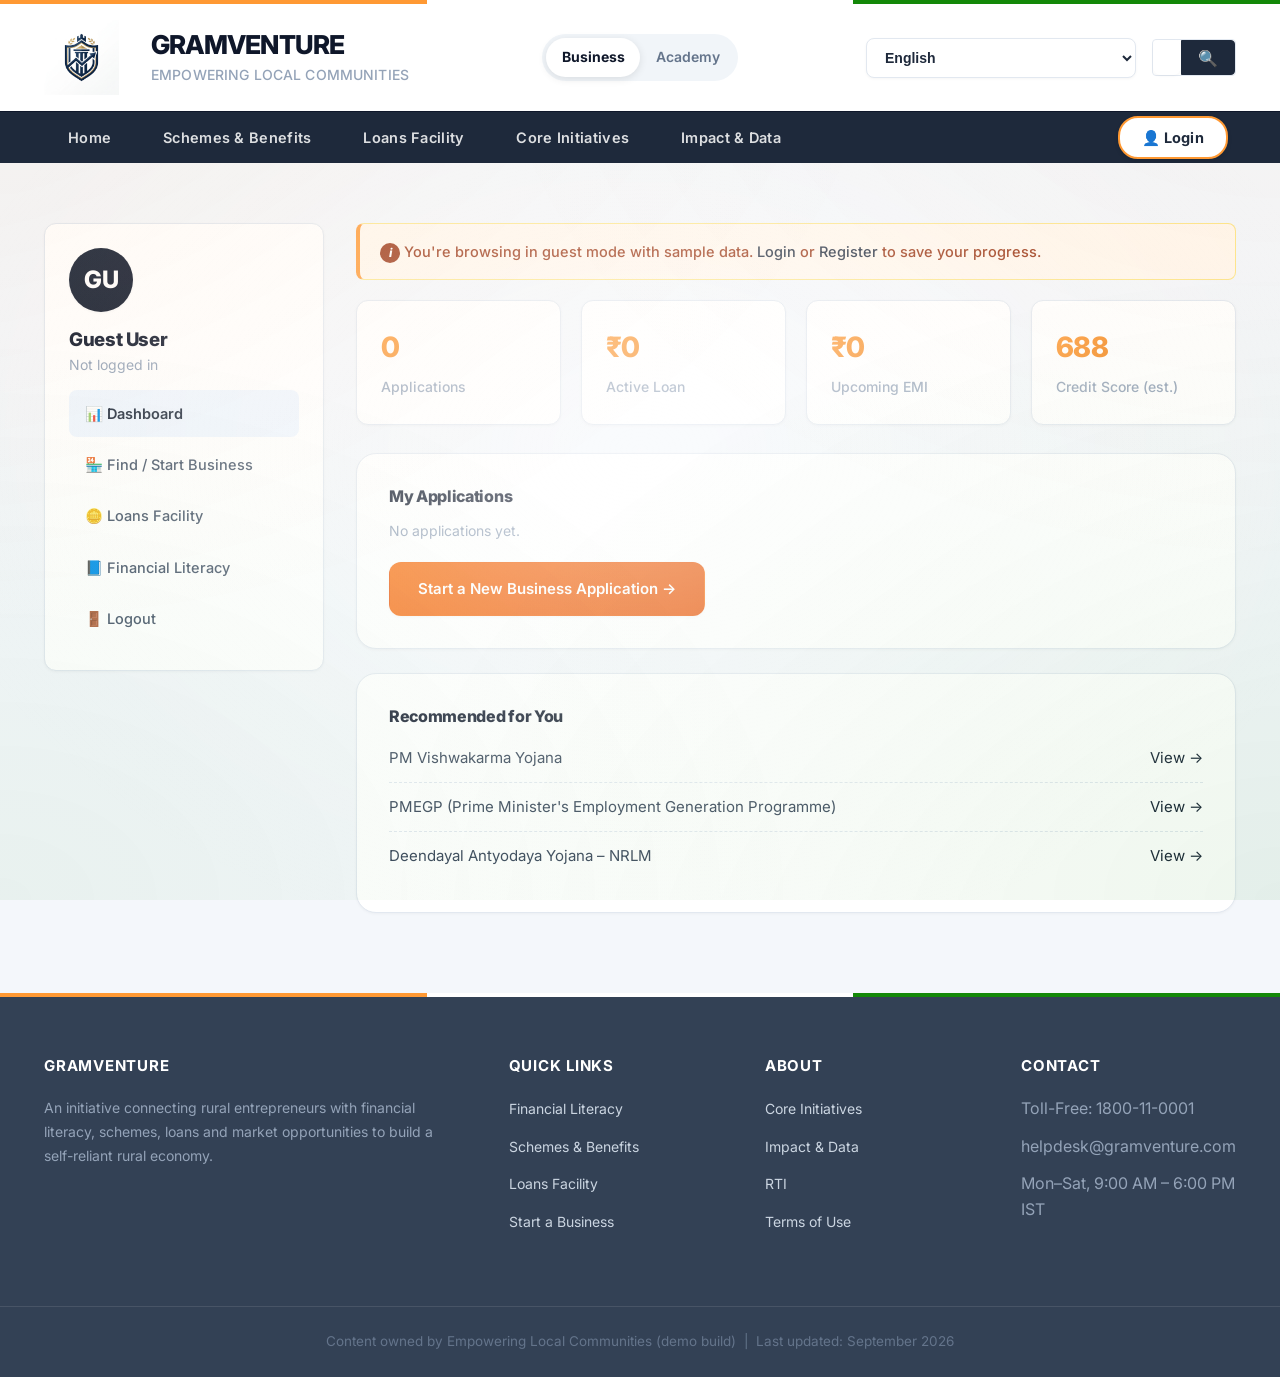
==== dashboard.html @ 8cfb994f "finalproto" ====
<!DOCTYPE html>
<html lang="en">
<head>
<meta charset="UTF-8">
<meta name="viewport" content="width=device-width, initial-scale=1.0">
<title>My Dashboard | Gramventure</title>
<meta name="description" content="Your Gramventure dashboard.">
<link rel="icon" href="assets/img/gramventure_logo.jpg">
<link rel="stylesheet" href="assets/css/style.css">

  <meta name="view-transition" content="same-origin">
</head>
<body>

<a class="skip-link" href="#main">Skip to Main Content</a>

<header class="site-header gov-header">
  <div class="header-row">
    <a class="brand" href="index.html" style="text-decoration:none; display:flex; align-items:center;">
      <img src="assets/img/gramventure_logo.jpg" alt="Gramventure Logo" style="width: 75px; height: 75px; margin-right: 16px; object-fit: contain; mix-blend-mode: multiply;">
      <div class="brand-text">
        <h1 class="gov-title">Gramventure</h1>
        <p class="gov-subtitle">Empowering Local Communities</p>
      </div>
    </a>
    
      <div class="app-switcher" id="mainSwitcher" style="display:inline-flex; background:#f1f5f9; border-radius:24px; padding:4px; align-items:center; ">
        <div class="switcher-bg" style="position:absolute; top:4px; left:4px; bottom:4px; width:94px; background:#fff; border-radius:20px; box-shadow:0 2px 8px rgba(0,0,0,0.1); transition:transform 0.3s cubic-bezier(0.4, 0, 0.2, 1); transform:translateX(0);"></div>
        <a href="index.html" class="switch-btn" style="position:relative; z-index:1; padding:8px 16px; font-size:14px; font-weight:700; color:#0f172a; text-decoration:none; width: 94px; text-align:center; display:inline-block; box-sizing:border-box;">Business</a>
        <a href="financial-literacy.html" class="switch-btn" style="position:relative; z-index:1; padding:8px 16px; font-size:14px; font-weight:600; color:#64748b; text-decoration:none; width: 94px; text-align:center; display:inline-block; box-sizing:border-box;">Academy</a>
      </div>

    <div class="header-actions" style="display: flex; gap: 16px; align-items: center;">
      <select class="lang-select" aria-label="Select language" style="border: 1px solid var(--grey-200); padding: 10px 14px; border-radius: 8px; font-weight: 600; font-size: 14px; background: #fff; cursor: pointer; color: var(--navy); outline: none;">
        <option>English</option><option>हिन्दी</option>
      </select>
      <form class="search-form gov-search" role="search" onsubmit="return false;">
        <label for="siteSearch" class="visually-hidden" style="position:absolute;left:-9999px;">Search</label>
        <input id="siteSearch" type="text" placeholder="Search schemes, loans, businesses, terms...">
        <button type="submit" aria-label="Search">🔍</button>
      </form>
    </div>
  </div>
  <nav class="main-nav gov-nav" aria-label="Primary">
    <div class="container">
      <ul><li><a class="" href="index.html">Home</a></li><li><a class="" href="schemes-benefits.html">Schemes & Benefits</a></li><li><a class="" href="loans-facility.html">Loans Facility</a></li><li><a class="" href="government-initiatives.html">Core Initiatives</a></li><li><a class="" href="impact-data.html">Impact & Data</a></li>
      <li class="login-nav"><a id="loginBtn" href="login.html">👤 Login</a></li>
      </ul>
    </div>
  </nav>
</header>
<main id="main">

<div class="page-body">
  <div class="dash-grid">
    <aside class="dash-side">
      <div class="avatar" id="dashAvatar">RE</div>
      <h3 id="dashName" style="margin-bottom:2px;">Welcome</h3>
      <p class="muted" id="dashEmail" style="margin-top:0;">—</p>
      <nav class="dash-nav" style="margin-top:14px;">
        <a class="active" href="dashboard.html">📊 Dashboard</a>
        <a href="start-business.html">🏪 Find / Start Business</a>
        <a href="loans-facility.html">🪙 Loans Facility</a>
        <a href="financial-literacy.html">📘 Financial Literacy</a>
        <a href="#" id="logoutSide">🚪 Logout</a>
      </nav>
    </aside>
    <div>
      <div id="noUserAlert" class="alert alert-amber" style="display:none;">
        You're browsing in guest mode with sample data. <a href="login.html">Login</a> or <a href="register.html">Register</a> to save your progress.
      </div>

      <div class="kpi-row">
        <div class="kpi"><b id="kpiApps">0</b><span>Applications</span></div>
        <div class="kpi"><b id="kpiLoan">₹0</b><span>Active Loan</span></div>
        <div class="kpi"><b id="kpiEmi">₹0</b><span>Upcoming EMI</span></div>
        <div class="kpi"><b id="kpiScore">720</b><span>Credit Score (est.)</span></div>
      </div>

      <div class="card" id="upcomingEmiCard" style="display:none;">
        <div class="flex-between">
          <h4 style="margin:0;">Upcoming EMI</h4>
          <span class="badge badge-green">Active Loan</span>
        </div>
        <div class="summary-row"><span>Business</span><span id="emiBiz">—</span></div>
        <div class="summary-row"><span>Monthly EMI</span><span id="emiAmt">—</span></div>
        <div class="summary-row"><span>Due Date</span><span id="emiDate">—</span></div>
        <div class="summary-row"><span>Remaining Tenure</span><span id="emiTenure">—</span></div>
        <button class="btn btn-outline btn-sm" style="margin-top:12px;">Pay Now →</button>
      </div>

      <div class="card">
        <h4 style="margin-top:0;">My Applications</h4>
        <div id="applicationsList"><p class="muted">No applications yet.</p></div>
        <a class="btn btn-saffron" style="margin-top:6px;" href="start-business.html">Start a New Business Application →</a>
      </div>

      <div class="card">
        <h4 style="margin-top:0;">Recommended for You</h4>
        <div id="recoList"></div>
      </div>
    </div>
  </div>
</div>

</main>

<footer class="site-footer">
  <div class="footer-grid">
    <div>
      <h4>Gramventure</h4>
      <p>An initiative connecting rural entrepreneurs with financial literacy, schemes, loans and market opportunities to build a self-reliant rural economy.</p>
    </div>
    <div>
      <h4>Quick Links</h4>
      <ul>
        <li><a href="financial-literacy.html">Financial Literacy</a></li>
        <li><a href="schemes-benefits.html">Schemes &amp; Benefits</a></li>
        <li><a href="loans-facility.html">Loans Facility</a></li>
        <li><a href="start-business.html">Start a Business</a></li>
      </ul>
    </div>
    <div>
      <h4>About</h4>
      <ul>
        <li><a href="government-initiatives.html">Core Initiatives</a></li>
        <li><a href="impact-data.html">Impact &amp; Data</a></li>
        <li><a href="#">RTI</a></li>
        <li><a href="#">Terms of Use</a></li>
      </ul>
    </div>
    <div>
      <h4>Contact</h4>
      <ul>
        <li>Toll-Free: 1800-11-0001</li>
        <li>helpdesk@gramventure.com</li>
        <li>Mon–Sat, 9:00 AM – 6:00 PM IST</li>
      </ul>
    </div>
  </div>
  <div class="footer-bottom">
    Content owned by Empowering Local Communities (demo build) &nbsp;|&nbsp; Last updated: September 2026
  </div>
</footer>
<script src="assets/js/data.js"></script>
<script src="assets/js/i18n.js"></script>
<script src="assets/js/main.js"></script>

<script>
document.addEventListener("DOMContentLoaded", ()=>{
  const user = reiGetUser();
  if(!user){
    document.getElementById("noUserAlert").style.display = "block";
    document.getElementById("dashName").textContent = "Guest User";
    document.getElementById("dashEmail").textContent = "Not logged in";
    document.getElementById("dashAvatar").textContent = "GU";
  } else {
    document.getElementById("dashName").textContent = user.name;
    document.getElementById("dashEmail").textContent = user.email || user.phone || "";
    document.getElementById("dashAvatar").textContent = (user.name||"RE").split(" ").map(w=>w[0]).slice(0,2).join("").toUpperCase();
  }

  const app = JSON.parse(localStorage.getItem("reiBusinessApp") || "null");
  if(app){
    document.getElementById("kpiApps").textContent = "1";
    if(app.status === "granted"){
      document.getElementById("kpiLoan").textContent = reiFormatINR(app.loanAmount||0);
      document.getElementById("kpiEmi").textContent = reiFormatINR(Math.round(app.emi||0));
      document.getElementById("upcomingEmiCard").style.display = "block";
      document.getElementById("emiBiz").textContent = app.businessName || "—";
      document.getElementById("emiAmt").textContent = reiFormatINR(Math.round(app.emi||0)) + " / month";
      document.getElementById("emiDate").textContent = "5th of every month";
      document.getElementById("emiTenure").textContent = (app.tenure||0) + " months";
    }
    document.getElementById("applicationsList").innerHTML = `
      <div class="biz-list-item">
        <div>
          <b>${app.businessName || "Business Application"}</b>
          <div class="biz-meta"><span>Project cost: ${reiFormatINR(app.projectCost||0)}</span><span>Location: ${app.location||"—"}</span></div>
        </div>
        <span class="badge ${app.status==='granted' ? 'badge-green' : 'badge-amber'}">${app.status==='granted' ? 'Loan Granted' : 'In Progress'}</span>
      </div>`;
  }

  document.getElementById("recoList").innerHTML = REI_DATA.schemes.slice(0,3).map(s=>`
    <div class="summary-row"><span>${s.name}</span><a href="schemes-benefits.html">View →</a></div>
  `).join("");

  const lo = document.getElementById("logoutSide");
  if(lo) lo.addEventListener("click",(e)=>{ e.preventDefault(); reiLogout(); });
});
</script>

<script src="assets/js/animate-stats.js"></script>
<nav id="mobileBottomNav" class="mobile-nav"><button onclick="window.location.href='dashboard.html'">Dashboard</button><button onclick="window.location.href='start-business.html'">Wizard</button><a href="financial-literacy.html">Courses</a></nav>

<script>
  document.addEventListener('DOMContentLoaded', () => {
    const switcher = document.getElementById('mainSwitcher');
    if (!switcher) return;
    const bg = switcher.querySelector('.switcher-bg');
    const btns = switcher.querySelectorAll('.switch-btn');
    
    btns.forEach((btn, index) => {
      btn.addEventListener('click', (e) => {
        // If it's already active, do nothing
        if (btn.style.color === 'rgb(15, 23, 42)' || btn.style.color === 'rgb(109, 40, 217)' || btn.style.fontWeight === '700') {
           // We are already on this page
        } else {
           e.preventDefault();
           const targetUrl = btn.href;
           
           // Slide the background
           bg.style.transform = index === 0 ? 'translateX(0)' : 'translateX(94px)';
           
           // Update colors immediately for feel
           btns[0].style.color = index === 0 ? '#0f172a' : '#64748b';
           btns[0].style.fontWeight = index === 0 ? '700' : '600';
           
           btns[1].style.color = index === 1 ? '#6d28d9' : '#64748b';
           btns[1].style.fontWeight = index === 1 ? '700' : '600';

           // Wait for slide animation (300ms) then navigate
           setTimeout(() => {
             window.location.href = targetUrl;
           }, 300);
        }
      });
    });
  });
</script>

</body>
</html>
---- assets/css/style.css ----
@import url('https://fonts.googleapis.com/css2?family=Inter:wght@400;500;600;700;800&display=swap');

/* ===================================================================
   Rural Enterprise India — UI Modernization
   Palette: Rich Navy, Vibrant Saffron, Emerald Green, Slate Greys
=================================================================== */

:root {
  --navy: #1e293b;
  --navy-dark: #0f172a;
  --saffron: #f97316;
  --saffron-dark: #ea580c;
  --green: #10b981;
  --green-dark: #059669;
  --ink: #334155;
  --grey-700: #475569;
  --grey-500: #94a3b8;
  --grey-200: #e2e8f0;
  --grey-100: #f8fafc;
  --white: #ffffff;
  
  --amber-bg: #fff7ed;
  --green-bg: #ecfdf5;
  --blue-bg: #eff6ff;
  --pink-bg: #fdf2f8;
  --purple-bg: #f5f3ff;
  
  --radius: 14px;
  --radius-lg: 20px;
  --radius-xl: 24px;
  --shadow-sm: 0 1px 3px rgba(0, 0, 0, 0.04);
  --shadow: 0 4px 6px -1px rgba(0, 0, 0, 0.03), 0 2px 4px -1px rgba(0, 0, 0, 0.02);
  --shadow-lg: 0 10px 15px -3px rgba(0, 0, 0, 0.05), 0 4px 6px -2px rgba(0, 0, 0, 0.03);
  --shadow-hover: 0 20px 25px -5px rgba(0, 0, 0, 0.05), 0 10px 10px -5px rgba(0, 0, 0, 0.02);
  
  --maxw: 1240px;
  font-size: 16px;
}

*, *::before, *::after { box-sizing: border-box; }
html { scroll-behavior: smooth; }
body {
  margin: 0;
  font-family: 'Inter', system-ui, -apple-system, sans-serif;
  color: var(--ink);
  background: #f4f7fb;
  line-height: 1.6;
  -webkit-font-smoothing: antialiased;
}
img { max-width: 100%; display: block; }
a { color: var(--navy); text-decoration: none; transition: color 0.2s ease; }
a:hover { color: var(--saffron); }
h1, h2, h3, h4 { font-family: 'Inter', sans-serif; margin: 0 0 .5em; color: var(--navy-dark); line-height: 1.25; font-weight: 800; letter-spacing: -0.02em; }
button { font-family: inherit; }
ul { margin: 0; padding: 0; }
.container { max-width: var(--maxw); margin: 0 auto; padding: 0 24px; }

:focus-visible { outline: none; box-shadow: 0 0 0 3px rgba(59, 130, 246, 0.3); border-radius: 4px; }

/* ---------- Skip link ---------- */
.skip-link {
  position: absolute; left: -999px; top: 0; background: var(--navy); color: #fff;
  padding: 12px 20px; z-index: 1000; border-radius: 0 0 8px 0; font-weight: 600;
  box-shadow: var(--shadow-lg); transition: left 0.3s ease;
}
.skip-link:focus { left: 0; }

/* ---------- Tricolor bar ---------- */
.tricolor-bar { height: 6px; display: flex; }
.tricolor-bar span { flex: 1; }
.tricolor-bar .saffron { background: var(--saffron); }
.tricolor-bar .white { background: #fff; }
.tricolor-bar .green { background: var(--green); }

/* ---------- Top utility bar ---------- */
.topbar {
  background: var(--white); border-bottom: 1px solid var(--grey-200);
  font-size: 13px; color: var(--grey-700); font-weight: 500;
}
.topbar .container { display: flex; align-items: center; justify-content: space-between; height: 44px; }
.topbar-left { display: flex; align-items: center; gap: 12px; }
.emblem { width: 22px; height: 22px; filter: drop-shadow(0 1px 1px rgba(0,0,0,0.1)); }
.topbar-right { display: flex; align-items: center; gap: 16px; }
.topbar-right a { color: var(--grey-700); transition: color 0.2s; }
.topbar-right a:hover { color: var(--navy); }
.text-size button { background: var(--grey-100); border: 1px solid var(--grey-200); border-radius: 4px; padding: 2px 8px; margin-left: 4px; cursor: pointer; color: var(--grey-700); transition: all 0.2s; font-weight: 600; }
.text-size button:hover { background: var(--grey-200); color: var(--navy); }
.lang-select { border: 1px solid var(--grey-200); border-radius: 6px; padding: 4px 10px; background: #fff; color: var(--grey-700); font-size: 13px; font-weight: 500; outline: none; cursor: pointer; transition: border-color 0.2s; }
.lang-select:hover { border-color: var(--grey-500); }
.icon-btn { width: 30px; height: 30px; border-radius: 50%; border: 1px solid var(--grey-200); display: inline-flex; align-items: center; justify-content: center; background: #fff; cursor: pointer; color: var(--grey-700); transition: all 0.2s; }
.icon-btn:hover { background: var(--grey-100); color: var(--navy); transform: scale(1.05); }

/* ---------- Header ---------- */
.site-header { background: rgba(255, 255, 255, 0.85); backdrop-filter: blur(16px); -webkit-backdrop-filter: blur(16px); border-bottom: 1px solid rgba(226, 232, 240, 0.6); position: sticky; top: 0; z-index: 100; box-shadow: 0 4px 6px -1px rgba(0,0,0,0.02); }
.header-row { display: flex; align-items: center; justify-content: space-between; padding: 16px 24px; gap: 24px; flex-wrap: wrap; }
.brand { display: flex; align-items: center; gap: 16px; transition: transform 0.2s ease; }
.brand:hover { transform: translateY(-1px); }
.brand-mark { width: 56px; height: 56px; border-radius: 16px; background: linear-gradient(135deg, var(--white), var(--grey-100)); display: flex; align-items: center; justify-content: center; border: 1px solid var(--grey-200); flex-shrink: 0; box-shadow: var(--shadow-sm); font-size: 26px; }
.brand-text h1 { font-size: 26px; margin: 0; color: var(--navy-dark); font-weight: 800; letter-spacing: -0.03em; }
.brand-text p { margin: 2px 0 0; font-size: 14px; color: var(--grey-500); font-weight: 500; letter-spacing: 0.01em; }
.brand-links { font-size: 12px; color: var(--grey-500); margin-top: 4px; font-weight: 600; text-transform: uppercase; letter-spacing: 0.05em; }
.brand-links span { margin-right: 8px; }

.search-form { flex: 1; max-width: 480px; display: flex; box-shadow: var(--shadow-sm); border-radius: 8px; transition: box-shadow 0.2s ease; }
.search-form:focus-within { box-shadow: var(--shadow); }
.search-form input {
  flex: 1; border: 1px solid var(--grey-200); border-right: none; border-radius: 8px 0 0 8px;
  padding: 12px 18px; font-size: 14.5px; background: var(--grey-100); transition: background 0.2s; outline: none;
}
.search-form input:focus { background: #fff; }
.search-form button {
  border: 1px solid var(--navy); background: var(--navy); color: #fff; padding: 0 22px;
  border-radius: 0 8px 8px 0; cursor: pointer; transition: background 0.2s; font-size: 16px;
}
.search-form button:hover { background: var(--navy-dark); }

.header-actions { position: relative; }
.login-btn {
  background: linear-gradient(135deg, var(--navy), var(--navy-dark)); color: #fff; border: none; padding: 12px 24px; border-radius: 8px;
  font-size: 14.5px; font-weight: 600; cursor: pointer; display: flex; align-items: center; gap: 10px; box-shadow: var(--shadow);
  transition: all 0.2s ease;
}
.login-btn:hover { box-shadow: var(--shadow-lg); transform: translateY(-1px); }
.account-menu {
  position: absolute; right: 0; top: calc(100% + 12px); background: #fff; border: 1px solid var(--grey-200);
  border-radius: var(--radius); box-shadow: var(--shadow-lg); min-width: 240px; padding: 8px; display: none; z-index: 100;
  transform-origin: top right; animation: menuIn 0.2s cubic-bezier(0.16, 1, 0.3, 1);
}
@keyframes menuIn { from { opacity: 0; transform: scale(0.95); } to { opacity: 1; transform: scale(1); } }
.account-menu.open { display: block; }
.account-menu a {
  display: flex; align-items: center; justify-content: space-between; gap: 10px; padding: 12px 16px;
  border-radius: 6px; color: var(--ink); font-size: 14px; font-weight: 500; transition: background 0.2s;
}
.account-menu a:hover { background: var(--grey-100); color: var(--navy); padding-left: 20px; }
.account-menu hr { border: none; border-top: 1px solid var(--grey-200); margin: 8px 6px; }

/* ---------- Nav ---------- */
.main-nav { background: var(--white); border-top: 1px solid var(--grey-200); }
.main-nav ul { display: flex; list-style: none; overflow-x: auto; scrollbar-width: none; }
.main-nav ul::-webkit-scrollbar { display: none; }
.main-nav li { position: relative; }
.main-nav a {
  display: block; color: var(--grey-700); padding: 16px 20px; font-size: 14.5px; font-weight: 600;
  transition: all 0.2s ease; position: relative; border-radius: 8px; margin: 0 4px;
}
.main-nav a:hover { color: var(--navy); background: rgba(0,0,0,0.03); }
.main-nav a.active { color: var(--navy-dark); font-weight: 700; }
.main-nav a.active::after { content: ''; position: absolute; bottom: 4px; left: 50%; transform: translateX(-50%); width: 24px; height: 3px; background: var(--saffron); border-radius: 3px; }

/* ---------- Buttons ---------- */
.btn {
  display: inline-flex; align-items: center; justify-content: center; gap: 8px; border-radius: 12px; padding: 14px 28px;
  font-size: 15px; font-weight: 600; cursor: pointer; border: 1px solid transparent; transition: all 0.2s cubic-bezier(0.4, 0, 0.2, 1);
  box-shadow: var(--shadow-sm);
}
.btn-primary { background: linear-gradient(135deg, #3b82f6, #4f46e5); color: #fff; }
.btn-primary:hover { transform: translateY(-2px); box-shadow: 0 8px 15px -3px rgba(79, 70, 229, 0.3); color: #fff; }
.btn-saffron { background: linear-gradient(135deg, var(--saffron), var(--saffron-dark)); color: #fff; }
.btn-saffron:hover { transform: translateY(-2px); box-shadow: 0 8px 15px -3px rgba(234, 88, 12, 0.3); color: #fff; }
.btn-outline { background: #fff; border-color: var(--grey-200); color: var(--navy); }
.btn-outline:hover { background: var(--grey-100); border-color: var(--navy-dark); transform: translateY(-1px); box-shadow: var(--shadow); }
.btn-green { background: linear-gradient(135deg, var(--green), var(--green-dark)); color: #fff; }
.btn-green:hover { transform: translateY(-2px); box-shadow: 0 8px 15px -3px rgba(16, 185, 129, 0.3); color: #fff; }
.btn-block { display: flex; width: 100%; }
.btn:disabled { opacity: 0.6; cursor: not-allowed; transform: none; box-shadow: none; }
.btn-sm { padding: 10px 18px; font-size: 13.5px; border-radius: 8px; }

/* ---------- Hero ---------- */
.hero {
  position: relative; 
  background: linear-gradient(135deg, #0A2540 0%, #153E6B 100%);
  color: #fff; overflow: hidden;
  padding: 40px 0 60px;
}
.hero::after {
  content: ""; position: absolute; inset: 0;
  background-image:
    radial-gradient(circle at 90% 10%, rgba(255, 123, 0, 0.15), transparent 50%),
    radial-gradient(circle at 5% 95%, rgba(5, 150, 105, 0.15), transparent 50%);
  pointer-events: none;
}
.hero-inner { position: relative; display: grid; grid-template-columns: 1.1fr 0.9fr; gap: 60px; align-items: center; padding: 40px 24px; max-width: var(--maxw); margin: 0 auto; z-index: 1; }
.hero-tag { display: inline-block; background: rgba(255, 255, 255, 0.1); backdrop-filter: blur(4px); padding: 6px 16px; border-radius: 20px; color: var(--saffron); font-weight: 700; font-size: 13px; letter-spacing: 0.05em; margin-bottom: 24px; border: 1px solid rgba(255,255,255,0.05); text-transform: uppercase; }
.hero h2 { color: #fff; font-size: 46px; margin-bottom: 20px; line-height: 1.15; font-weight: 800; letter-spacing: -0.03em; }
.hero p { color: #cbd5e1; font-size: 18px; max-width: 540px; margin-bottom: 32px; font-weight: 400; line-height: 1.6; }
.hero-art {
  position: relative; height: 340px; border-radius: 24px;
  background: linear-gradient(160deg, rgba(255,255,255,0.05), rgba(255,255,255,0.01));
  border: 1px solid rgba(255,255,255,0.1); overflow: hidden;
  box-shadow: 0 25px 50px -12px rgba(0, 0, 0, 0.25);
  backdrop-filter: blur(10px);
}
.hero-art svg { position: absolute; filter: drop-shadow(0 10px 15px rgba(0,0,0,0.2)); }
.hero-checklist {
  background: rgba(255,255,255,0.05); border: 1px solid rgba(255,255,255,0.1);
  border-radius: var(--radius-lg); padding: 20px; margin-top: -30px; max-width: 320px; backdrop-filter: blur(12px); -webkit-backdrop-filter: blur(12px);
  position: relative; z-index: 2; box-shadow: var(--shadow-lg); transform: translateX(20px);
}
.hero-checklist div { display: flex; align-items: center; gap: 12px; font-size: 14.5px; padding: 6px 0; color: #f1f5f9; font-weight: 500; }
.hero-checklist div::before { content: '✓'; display: inline-flex; width: 22px; height: 22px; background: var(--green); color: #fff; border-radius: 50%; align-items: center; justify-content: center; font-size: 12px; font-weight: 800; }

/* ---------- Section cards grid (home) ---------- */
.card-grid { display: grid; grid-template-columns: repeat(5, 1fr); gap: 24px; padding: 60px 24px; max-width: var(--maxw); margin: 0 auto; }
@media (max-width: 1200px) { .card-grid { grid-template-columns: repeat(3, 1fr); } }
@media (max-width: 768px) { .card-grid { grid-template-columns: repeat(2, 1fr); } }
@media (max-width: 500px) { .card-grid { grid-template-columns: 1fr; } }

.info-card { 
  border-radius: var(--radius-lg); padding: 32px 24px; border: 1px solid rgba(0,0,0,0.03); 
  background: #fff; transition: all 0.3s cubic-bezier(0.4, 0, 0.2, 1);
  box-shadow: 0 10px 30px -10px rgba(0,0,0,0.05); position: relative; overflow: hidden;
}
.info-card::before { content: ''; position: absolute; inset: 0; background: inherit; filter: brightness(0.97); z-index: 0; opacity: 0; transition: opacity 0.3s ease; }
.info-card:hover { transform: translateY(-8px); box-shadow: 0 20px 40px -10px rgba(0,0,0,0.08); border-color: transparent; }
.info-card:hover::before { opacity: 1; }
.info-card > * { position: relative; z-index: 1; }
.info-card .icon-wrap { width: 48px; height: 48px; border-radius: 12px; display: flex; align-items: center; justify-content: center; margin-bottom: 20px; font-size: 24px; box-shadow: inset 0 2px 4px rgba(255,255,255,0.5); }
.info-card h3 { font-size: 18px; margin-bottom: 10px; font-weight: 700; }
.info-card p { font-size: 14px; color: var(--grey-500); margin-bottom: 20px; min-height: 64px; line-height: 1.6; }
.info-card a { font-size: 14px; font-weight: 700; display: inline-flex; align-items: center; gap: 4px; }
.info-card a:hover { gap: 8px; } /* micro-animation for arrow */

.card-blue { background: var(--blue-bg); border-color: #dbeafe; } .card-blue .icon-wrap { background: linear-gradient(135deg, #bfdbfe, #93c5fd); color: var(--navy); } .card-blue h3 { color: #1e3a8a; }
.card-amber { background: var(--amber-bg); border-color: #ffedd5; } .card-amber .icon-wrap { background: linear-gradient(135deg, #fde68a, #fcd34d); color: var(--saffron-dark); } .card-amber h3 { color: #9a3412; }
.card-green { background: var(--green-bg); border-color: #d1fae5; } .card-green .icon-wrap { background: linear-gradient(135deg, #a7f3d0, #6ee7b7); color: var(--green-dark); } .card-green h3 { color: #065f46; }
.card-pink { background: var(--pink-bg); border-color: #fce7f3; } .card-pink .icon-wrap { background: linear-gradient(135deg, #fbcfe8, #f9a8d4); color: #be185d; } .card-pink h3 { color: #9d174d; }
.card-purple { background: var(--purple-bg); border-color: #ede9fe; } .card-purple .icon-wrap { background: linear-gradient(135deg, #ddd6fe, #c4b5fd); color: #5b21b6; } .card-purple h3 { color: #4c1d95; }

/* ---------- Stats strip ---------- */
.stats-strip { border-top: 1px solid var(--grey-200); border-bottom: 1px solid var(--grey-200); background: var(--white); padding: 40px 0; }
.stats-strip .container { display: flex; justify-content: space-between; flex-wrap: wrap; gap: 24px; }
.stat { display: flex; align-items: center; gap: 16px; padding: 12px; border-radius: var(--radius); transition: background 0.2s; }
.stat:hover { background: var(--grey-100); }
.stat .icon-wrap { width: 48px; height: 48px; border-radius: 12px; display: flex; align-items: center; justify-content: center; font-size: 24px; }
.stat b { display: block; font-size: 24px; color: var(--navy); font-weight: 800; letter-spacing: -0.02em; }
.stat span { font-size: 13.5px; color: var(--grey-500); font-weight: 500; }

/* ---------- Success stories ---------- */
.stories-section { padding: 80px 24px; max-width: var(--maxw); margin: 0 auto; }
.stories-head { display: flex; justify-content: space-between; align-items: flex-end; margin-bottom: 32px; flex-wrap: wrap; gap: 16px; }
.stories-head h2 { font-size: 32px; letter-spacing: -0.03em; }
.stories-head a { font-weight: 600; font-size: 15px; }
.stories-row { display: flex; gap: 24px; overflow: hidden; }
.story-card { 
  flex: 1; display: flex; gap: 20px; border: 1px solid rgba(0,0,0,0.03); border-radius: var(--radius-xl); 
  padding: 32px; background: #fff; box-shadow: 0 10px 30px -10px rgba(0,0,0,0.05); transition: all 0.3s ease;
}
.story-card:hover { transform: translateY(-6px); box-shadow: 0 20px 40px -10px rgba(0,0,0,0.08); }
.story-avatar { width: 72px; height: 72px; border-radius: 50%; flex-shrink: 0; background: linear-gradient(135deg, #fcd34d, #f59e0b); display: flex; align-items: center; justify-content: center; color: #78350f; font-weight: 800; font-size: 24px; box-shadow: var(--shadow-sm); border: 4px solid #fff; }
.story-card p { font-size: 15px; font-style: italic; color: var(--grey-700); margin: 0 0 16px; line-height: 1.6; }
.story-card strong { font-size: 14.5px; color: var(--navy); font-weight: 700; }
.story-card em { display: block; font-style: normal; font-size: 13px; color: var(--grey-500); margin-top: 2px; }

/* ---------- Bottom ribbon ---------- */
.ribbon { background: linear-gradient(135deg, var(--navy-dark), var(--navy)); color: #fff; position: relative; overflow: hidden; }
.ribbon::before { content: ''; position: absolute; inset: 0; background: url('data:image/svg+xml;utf8,<svg width="20" height="20" viewBox="0 0 20 20" xmlns="http://www.w3.org/2000/svg"><circle cx="2" cy="2" r="2" fill="rgba(255,255,255,0.05)"/></svg>') repeat; opacity: 0.5; }
.ribbon .container { display: flex; justify-content: space-between; align-items: center; padding: 40px 24px; flex-wrap: wrap; gap: 40px; position: relative; z-index: 1; }
.ribbon-steps { display: flex; gap: 40px; flex-wrap: wrap; }
.ribbon-step { display: flex; align-items: center; gap: 16px; }
.ribbon-step .icon-wrap { width: 44px; height: 44px; border-radius: 50%; background: rgba(255, 255, 255, 0.1); display: flex; align-items: center; justify-content: center; font-size: 20px; box-shadow: inset 0 2px 4px rgba(255,255,255,0.1); }
.ribbon-step b { display: block; font-size: 15.5px; font-weight: 700; margin-bottom: 2px; } 
.ribbon-step span { font-size: 13px; color: #94a3b8; font-weight: 500; }
.ribbon-slogan { font-style: italic; color: #fcd34d; font-size: 20px; text-align: right; font-weight: 700; line-height: 1.3; }

/* ---------- Footer ---------- */
.site-footer { background: var(--ink); color: #94a3b8; }
.footer-grid { display: grid; grid-template-columns: 2fr 1fr 1fr 1fr; gap: 48px; padding: 60px 24px; max-width: var(--maxw); margin: 0 auto; }
.footer-grid h4 { color: #fff; font-size: 15px; margin-bottom: 20px; font-weight: 700; text-transform: uppercase; letter-spacing: 0.05em; }
.footer-grid p { font-size: 14px; line-height: 1.7; }
.footer-grid ul { list-style: none; }
.footer-grid li { margin-bottom: 12px; }
.footer-grid a { color: #cbd5e1; font-size: 14px; transition: color 0.2s; }
.footer-grid a:hover { color: var(--saffron); }
.footer-bottom { border-top: 1px solid rgba(255, 255, 255, 0.1); text-align: center; padding: 24px; font-size: 13.5px; color: #64748b; }

/* ---------- Generic page layout ---------- */
.page-hero { background: var(--white); border-bottom: 1px solid var(--grey-200); padding: 60px 24px; }
.page-hero .container p.breadcrumb { font-size: 14px; color: var(--grey-500); margin-bottom: 16px; font-weight: 500; }
.page-hero h2 { font-size: 38px; margin-bottom: 16px; letter-spacing: -0.03em; }
.page-hero p.lead { color: var(--grey-700); font-size: 18px; max-width: 680px; line-height: 1.6; }
.page-body { max-width: var(--maxw); margin: 0 auto; padding: 60px 24px 80px; }
.section-title { font-size: 24px; margin-bottom: 24px; letter-spacing: -0.02em; }
.two-col { display: grid; grid-template-columns: 2fr 1fr; gap: 40px; }
@media (max-width: 900px) { .two-col { grid-template-columns: 1fr; } }

/* generic content cards */
.card { border: 1px solid var(--grey-200); border-radius: var(--radius-lg); background: #fff; padding: 32px; box-shadow: var(--shadow-sm); }
.card + .card { margin-top: 24px; }
.badge { display: inline-block; font-size: 12px; font-weight: 700; padding: 4px 12px; border-radius: 20px; letter-spacing: 0.02em; }
.badge-green { background: var(--green-bg); color: var(--green-dark); }
.badge-amber { background: var(--amber-bg); color: var(--saffron-dark); }
.badge-blue { background: var(--blue-bg); color: var(--navy); }
.badge-grey { background: var(--grey-200); color: var(--grey-700); }

/* tables */
table { width: 100%; border-collapse: separate; border-spacing: 0; font-size: 14.5px; }
th, td { text-align: left; padding: 16px 20px; border-bottom: 1px solid var(--grey-200); }
th { background: var(--grey-100); color: var(--grey-700); font-size: 13.5px; font-weight: 600; text-transform: uppercase; letter-spacing: 0.05em; border-top: 1px solid var(--grey-200); }
th:first-child { border-top-left-radius: 8px; border-left: 1px solid var(--grey-200); }
th:last-child { border-top-right-radius: 8px; border-right: 1px solid var(--grey-200); }
td:first-child { border-left: 1px solid var(--grey-200); }
td:last-child { border-right: 1px solid var(--grey-200); }
tr:last-child td:first-child { border-bottom-left-radius: 8px; }
tr:last-child td:last-child { border-bottom-right-radius: 8px; }
tr:hover td { background: var(--grey-100); }

/* forms */
label { display: block; font-size: 14px; font-weight: 600; margin-bottom: 8px; color: var(--ink); }
input[type=text], input[type=email], input[type=password], input[type=tel], input[type=number], select, textarea {
  width: 100%; padding: 14px 16px; border: 1px solid var(--grey-200); border-radius: 8px; font-size: 15px; background: #fff; color: var(--ink);
  transition: all 0.2s ease; box-shadow: var(--shadow-sm);
}
input:focus, select:focus, textarea:focus { outline: none; border-color: var(--navy); box-shadow: 0 0 0 4px rgba(10, 37, 64, 0.1); }
.form-row { margin-bottom: 20px; }
.form-grid { display: grid; grid-template-columns: 1fr 1fr; gap: 20px; }
.hint { font-size: 13px; color: var(--grey-500); margin-top: 6px; }

/* progress / breadcrumbs for wizard */
.wizard-shell { background: #fff; min-height: calc(100vh - 250px); }
.wizard-progress { background: #fff; border-bottom: 1px solid var(--grey-200); overflow-x: auto; box-shadow: 0 1px 2px rgba(0,0,0,0.02); }
.wizard-progress ol { display: flex; list-style: none; max-width: var(--maxw); margin: 0 auto; padding: 24px; gap: 0; position: relative; }
.wizard-progress li {
  flex: 1; min-width: 140px; text-align: center; font-size: 13px; color: var(--grey-500); position: relative; padding: 0 12px; font-weight: 500;
}
.wizard-progress li::after { content: ''; position: absolute; top: 16px; right: -50%; width: 100%; height: 2px; background: var(--grey-200); z-index: 0; }
.wizard-progress li:last-child::after { display: none; }
.wizard-progress li.done::after, .wizard-progress li.active::after { background: var(--navy); }
.wizard-progress li::before {
  content: attr(data-n); display: flex; align-items: center; justify-content: center; width: 34px; height: 34px; border-radius: 50%;
  background: #fff; border: 2px solid var(--grey-200); color: var(--grey-500); font-weight: 700; margin: 0 auto 12px; font-size: 14px;
  position: relative; z-index: 1; transition: all 0.3s;
}
.wizard-progress li.done::before { background: var(--navy); border-color: var(--navy); color: #fff; content: "✓"; }
.wizard-progress li.active::before { border-color: var(--navy); color: var(--navy); box-shadow: 0 0 0 4px rgba(10, 37, 64, 0.1); }
.wizard-progress li.active { color: var(--navy); font-weight: 700; }

.wizard-panel { max-width: 1600px; width: 95%; margin: 0 auto; padding: 40px 0; }
.wizard-card { background: #fff; border: none; border-radius: 0; padding: 0; box-shadow: none; }
.wizard-actions { display: flex; justify-content: space-between; margin-top: 32px; padding-top: 24px; border-top: 1px solid var(--grey-200); }

.choice-grid { display: grid; grid-template-columns: repeat(auto-fit, minmax(280px, 1fr)); gap: 24px; margin-top: 32px; }
.choice-card {
  border: 2px solid var(--grey-200); border-radius: 12px; padding: 20px; cursor: pointer; background: #fff; text-align: left;
  transition: all 0.2s; position: relative; overflow: hidden;
}
.choice-card:hover { border-color: var(--navy); box-shadow: var(--shadow); transform: translateY(-2px); }
.choice-card.selected { border-color: var(--navy); background: var(--blue-bg); }
.choice-card.selected::before { content: '✓'; position: absolute; top: 12px; right: 12px; color: var(--navy); font-weight: 800; font-size: 18px; }
.choice-card b { display: block; font-size: 16px; margin-bottom: 6px; color: var(--ink); font-weight: 700; }
.choice-card span { font-size: 13.5px; color: var(--grey-500); line-height: 1.5; display: block; }

.biz-list-item { display: flex; justify-content: space-between; align-items: center; border: 2px solid var(--grey-200); border-radius: 12px; padding: 20px; margin-bottom: 16px; transition: all 0.2s; cursor: pointer; }
.biz-list-item:hover { border-color: var(--navy); box-shadow: var(--shadow); }
.biz-list-item.selected { border-color: var(--navy); background: var(--blue-bg); }
.biz-meta { display: flex; gap: 24px; margin-top: 8px; font-size: 13.5px; color: var(--grey-700); font-weight: 500; }

.ai-box { background: linear-gradient(135deg, #f8f5ff, #f3e8ff); border: 1px solid #e9d5ff; border-radius: 12px; padding: 24px; margin-top: 24px; box-shadow: var(--shadow-sm); }
.ai-box h4 { font-size: 15px; color: #6b21a8; margin-bottom: 12px; display: flex; align-items: center; gap: 8px; }

.summary-row { display: flex; justify-content: space-between; padding: 12px 0; border-bottom: 1px dashed var(--grey-200); font-size: 15px; }
.summary-row:last-child { border-bottom: none; }
.summary-row span:last-child { font-weight: 700; color: var(--navy); }

.kpi-row { display: grid; grid-template-columns: repeat(4, 1fr); gap: 20px; margin-bottom: 28px; }
@media (max-width: 800px) { .kpi-row { grid-template-columns: repeat(2, 1fr); } }
.kpi { border: 1px solid var(--grey-200); border-radius: 12px; padding: 24px; background: #fff; box-shadow: var(--shadow-sm); transition: transform 0.2s; }
.kpi:hover { transform: translateY(-2px); box-shadow: var(--shadow); }
.kpi b { display: block; font-size: 28px; color: var(--navy); font-weight: 800; letter-spacing: -0.02em; margin-bottom: 4px; }
.kpi span { font-size: 14px; color: var(--grey-500); font-weight: 500; }

.progress-bar { height: 10px; background: var(--grey-200); border-radius: 6px; overflow: hidden; margin: 16px 0; box-shadow: inset 0 1px 2px rgba(0,0,0,0.05); }
.progress-bar > div { height: 100%; background: linear-gradient(90deg, var(--green), #10b981); transition: width 0.6s cubic-bezier(0.4, 0, 0.2, 1); }

.spinner { width: 48px; height: 48px; border: 4px solid var(--grey-200); border-top-color: var(--navy); border-radius: 50%; animation: spin 0.8s cubic-bezier(0.5, 0, 0.5, 1) infinite; margin: 0 auto; }
@keyframes spin { to { transform: rotate(360deg); } }

.alert { border-radius: 8px; padding: 16px 20px; font-size: 14.5px; margin-bottom: 20px; display: flex; align-items: flex-start; gap: 12px; font-weight: 500; }
.alert::before { content: 'i'; display: inline-flex; width: 20px; height: 20px; border-radius: 50%; align-items: center; justify-content: center; font-size: 12px; font-weight: 800; font-style: italic; }
.alert-green { background: var(--green-bg); color: var(--green-dark); border: 1px solid #a7f3d0; } .alert-green::before { background: var(--green-dark); color: #fff; }
.alert-amber { background: var(--amber-bg); color: #9a3412; border: 1px solid #fde68a; } .alert-amber::before { background: #9a3412; color: #fff; }
.alert-blue { background: var(--blue-bg); color: var(--navy); border: 1px solid #bfdbfe; } .alert-blue::before { background: var(--navy); color: #fff; }

.toggle-row { display: flex; gap: 12px; background: var(--grey-100); padding: 6px; border-radius: 10px; }
.toggle-btn { flex: 1; padding: 12px; border: none; border-radius: 8px; background: transparent; cursor: pointer; font-size: 14px; font-weight: 600; color: var(--grey-500); transition: all 0.2s; }
.toggle-btn:hover { color: var(--navy); }
.toggle-btn.active { background: #fff; color: var(--navy); box-shadow: var(--shadow-sm); }

.doc-item { display: flex; align-items: center; justify-content: space-between; border: 1px solid var(--grey-200); border-radius: 8px; padding: 16px 20px; margin-bottom: 12px; background: #fff; transition: all 0.2s; }
.doc-item:hover { border-color: var(--navy); box-shadow: var(--shadow-sm); }
.doc-item.uploaded { border-color: var(--green); background: var(--green-bg); }

.timeline { list-style: none; }
.timeline li { display: flex; gap: 20px; padding-bottom: 32px; position: relative; }
.timeline li::before { content: ""; position: absolute; left: 15px; top: 32px; bottom: 0; width: 2px; background: var(--grey-200); }
.timeline li:last-child::before { display: none; }
.timeline .dot { width: 32px; height: 32px; border-radius: 50%; background: #fff; border: 2px solid var(--grey-200); display: flex; align-items: center; justify-content: center; font-size: 14px; color: var(--grey-500); flex-shrink: 0; position: relative; z-index: 1; font-weight: 700; transition: all 0.3s; }
.timeline li.done .dot { background: var(--green); border-color: var(--green); color: #fff; }
.timeline li.active .dot { border-color: var(--navy); color: var(--navy); box-shadow: 0 0 0 4px rgba(10, 37, 64, 0.1); }
.timeline b { display: block; font-size: 15.5px; font-weight: 700; margin-bottom: 4px; color: var(--ink); } 
.timeline span { font-size: 14px; color: var(--grey-500); line-height: 1.5; display: block; }

/* dashboard */
.dash-grid { display: grid; grid-template-columns: 280px 1fr; gap: 32px; }
@media (max-width: 900px) { .dash-grid { grid-template-columns: 1fr; } }
.dash-side { border: 1px solid var(--grey-200); border-radius: 12px; padding: 24px; background: #fff; height: fit-content; box-shadow: var(--shadow-sm); }
.dash-side .avatar { width: 64px; height: 64px; border-radius: 50%; background: linear-gradient(135deg, var(--navy), var(--navy-dark)); color: #fff; display: flex; align-items: center; justify-content: center; font-weight: 800; font-size: 24px; margin-bottom: 16px; box-shadow: var(--shadow-sm); }
.dash-nav a { display: block; padding: 12px 16px; border-radius: 8px; font-size: 14.5px; color: var(--grey-700); margin-bottom: 4px; font-weight: 500; transition: all 0.2s; }
.dash-nav a:hover, .dash-nav a.active { background: var(--blue-bg); color: var(--navy); font-weight: 600; }

/* misc */
.flex-between { display: flex; justify-content: space-between; align-items: center; flex-wrap: wrap; gap: 12px; }
.muted { color: var(--grey-500); font-size: 14px; }
.mt-0 { margin-top: 0; } .mb-0 { margin-bottom: 0; }
.tag-list { display: flex; gap: 10px; flex-wrap: wrap; margin-top: 12px; }

/* Hide Google Translate UI */
.skiptranslate iframe,
.skiptranslate { display: none !important; }
body { top: 0px !important; }

/* ===================================================================
   GOVERNMENT STYLE UI ADDITIONS
=================================================================== */

/* Header Adjustments */
.gov-header { border-bottom: none; box-shadow: none; padding: 0; background: #fff; }
.site-header {
  position: sticky;
  top: 0;
  z-index: 100;
}
.site-header::before {
  content: '';
  display: block;
  height: 4px;
  background: linear-gradient(
    to right,
    #FF9933 0%, #FF9933 33.33%,
    #FFFFFF 33.33%, #FFFFFF 66.66%,
    #138808 66.66%, #138808 100%
  );
}
.header-row {
  display: flex;
  justify-content: space-between;
  align-items: center;
  padding: 16px 24px;
  max-width: var(--maxw);
  margin: 0 auto;
  position: relative;
}
.app-switcher {
  position: absolute;
  left: 50%;
  transform: translateX(-50%);
}
.gov-emblem { width: 50px; height: 50px; margin-right: 16px; }
.gov-title { font-size: 24px; font-weight: 800; color: var(--navy); margin: 0; text-transform: uppercase; letter-spacing: 0.5px; }
.gov-subtitle { font-size: 13px; color: var(--grey-500); margin: 0; font-weight: 600; text-transform: uppercase; letter-spacing: 0.5px; }
.gov-search { max-width: 300px; box-shadow: none; border: 1px solid var(--grey-200); border-radius: 4px; }
.gov-search input { border: none; padding: 10px 14px; font-size: 13.5px; }
.gov-search button { border-radius: 0 4px 4px 0; padding: 0 16px; }

/* Navigation Adjustments */
.gov-nav { background: var(--navy); border-top: 1px solid var(--navy-dark); }
.gov-nav ul { max-width: var(--maxw); margin: 0 auto; justify-content: flex-start; gap: 4px; }
.gov-nav a { color: rgba(255,255,255,0.85); font-size: 14.5px; padding: 14px 20px; border-radius: 6px; letter-spacing: 0.02em; transition: all 0.2s ease; margin-right: 4px; }
.gov-nav a:hover, .gov-nav a.active { color: #fff; background: rgba(255,255,255,0.1); }
.gov-nav a:not(.active)::after { display: none; }
.login-nav { margin-left: auto; display: flex; align-items: center; }
.login-nav a { background: #fff; color: var(--navy); font-weight: 700; border-radius: 20px; padding: 8px 22px; margin: 0 8px; box-shadow: 0 2px 4px rgba(0,0,0,0.1); }
.login-nav a:hover { background: var(--grey-100); color: var(--navy-dark); transform: translateY(-1px); box-shadow: 0 4px 6px rgba(0,0,0,0.15); }

/* Hero Section */
.gov-hero { background: linear-gradient(135deg, #fff, var(--grey-100)); border-bottom: 1px solid var(--grey-200); padding: 60px 0; }
.gov-hero-inner { display: grid; grid-template-columns: 1fr 1fr; gap: 40px; max-width: var(--maxw); margin: 0 auto; padding: 0 24px; align-items: center; }
.gov-hero-content h2 { font-size: 40px; color: var(--navy); font-weight: 800; margin-bottom: 16px; letter-spacing: -1px; }
.gov-hero-content p { font-size: 18px; color: var(--grey-700); margin-bottom: 32px; line-height: 1.6; }
.gov-hero-actions { display: flex; gap: 16px; }
.gov-hero-graphic { background: #fff; border: 1px solid var(--grey-200); border-radius: 8px; box-shadow: var(--shadow-sm); overflow: hidden; }

/* Strict Card Grid */
.gov-card-grid { display: grid; grid-template-columns: repeat(5, 1fr); gap: 24px; padding: 60px 24px; max-width: var(--maxw); margin: 0 auto; }
@media (max-width: 1200px) { .gov-card-grid { grid-template-columns: repeat(3, 1fr); } }
@media (max-width: 768px) { .gov-card-grid { grid-template-columns: repeat(2, 1fr); } }
@media (max-width: 500px) { .gov-card-grid { grid-template-columns: 1fr; } }
.gov-card { 
  position: relative;
  background: #fff; 
  border: 1px solid var(--grey-200); 
  border-radius: 12px; 
  padding: 28px 24px; 
  box-shadow: 0 4px 6px rgba(0, 0, 0, 0.02), 0 1px 3px rgba(0, 0, 0, 0.04);
  transition: all 0.3s cubic-bezier(0.4, 0, 0.2, 1);
  overflow: hidden;
}
.gov-card::before {
  content: ''; position: absolute; top: 0; left: 0; right: 0; height: 4px;
  background: linear-gradient(90deg, var(--navy), rgba(10,37,64,0.4));
  opacity: 0; transition: opacity 0.3s ease;
}
.gov-card:hover { 
  transform: translateY(-4px); 
  box-shadow: 0 12px 20px rgba(0, 0, 0, 0.06), 0 4px 8px rgba(0, 0, 0, 0.04);
  border-color: transparent;
}
.gov-card:hover::before { opacity: 1; }
.gov-card .icon-wrap { 
  width: 48px; height: 48px; 
  background: linear-gradient(135deg, var(--grey-100), #fff); 
  color: var(--navy); border: 1px solid var(--grey-200); border-radius: 12px; 
  display: flex; align-items: center; justify-content: center; 
  font-size: 22px; margin-bottom: 20px; box-shadow: 0 2px 4px rgba(0,0,0,0.02);
}
.gov-card h3 { font-size: 16.5px; font-weight: 700; margin-bottom: 10px; color: var(--navy); letter-spacing: -0.01em; }
.gov-card p { font-size: 14px; color: var(--grey-500); margin-bottom: 20px; line-height: 1.6; min-height: 48px; }
.gov-card a { font-size: 13.5px; font-weight: 700; color: var(--navy); display: flex; align-items: center; gap: 4px; transition: gap 0.2s; }
.gov-card a:hover { color: #d97706; gap: 8px; }


/* Slider CSS */
.hero-slider-section {
  position: relative;
  background: linear-gradient(135deg, #fff, var(--grey-100));
  border-bottom: 1px solid var(--grey-200);
  padding: 60px 0;
  overflow: hidden;
}
.hero-slider-container {
  position: relative;
  max-width: var(--maxw);
  margin: 0 auto;
}
.hero-slider-container .slide {
  display: none;
  animation: fadeSlideIn 0.5s ease;
}
.hero-slider-container .slide.active {
  display: block;
}
@keyframes fadeSlideIn {
  from { opacity: 0; transform: translateX(20px); }
  to { opacity: 1; transform: translateX(0); }
}
.slider-controls {
  display: flex;
  justify-content: center;
  gap: 10px;
  margin-top: 32px;
}
.slider-dot {
  width: 12px;
  height: 12px;
  border-radius: 50%;
  border: 2px solid rgba(255, 255, 255, 0.6);
  background: transparent;
  cursor: pointer;
  padding: 0;
  transition: all 0.2s;
}
.slider-dot.active {
  background: #ffffff;
  border-color: #ffffff;
  transform: scale(1.2);
}

/* Full Banner Overrides */
.hero-slider-section {
  padding: 0;
  background: var(--navy);
  border-bottom: none;
}
.hero-slider-container {
  max-width: 100%;
}
.hero-slider-container .slide {
  position: relative;
  min-height: 480px;
  display: none;
}
.hero-slider-container .slide.active {
  display: flex;
  align-items: center;
}
.slide-bg {
  position: absolute;
  top: 0; left: 0; width: 100%; height: 100%;
  background-size: cover;
  background-position: center;
  z-index: 0;
}
.slide-overlay {
  position: absolute;
  top: 0; left: 0; width: 100%; height: 100%;
  background: linear-gradient(to right, rgba(15, 23, 42, 0.9) 0%, rgba(15, 23, 42, 0.3) 100%);
  z-index: 1;
}
.hero-slider-container .gov-hero-inner {
  position: relative;
  z-index: 2;
  display: block;
  max-width: var(--maxw);
  margin: 0 auto;
  padding: 60px 24px;
  width: 100%;
}
.hero-slider-container .gov-hero-content {
  max-width: 600px;
}
.hero-slider-container .gov-hero-content h2 {
  color: #fff;
  font-size: 48px;
  text-shadow: 0 2px 4px rgba(0,0,0,0.3);
}
.hero-slider-container .gov-hero-content p {
  color: #f1f5f9;
  font-size: 20px;
  text-shadow: 0 1px 2px rgba(0,0,0,0.3);
  font-weight: 500;
}
.slider-controls {
  position: absolute;
  bottom: 24px;
  left: 0;
  width: 100%;
  z-index: 10;
  margin: 0;
}
.slider-dot {
  border-color: #fff;
  background: rgba(255,255,255,0.3);
}
.slider-dot.active {
  background: #fff;
}

/* ---------- Mobile Bottom Navigation ---------- */
.mobile-nav {
  position: fixed;
  bottom: 0;
  left: 0;
  width: 100%;
  display: flex;
  justify-content: space-around;
  background-color: #1e293b;
  color: white;
  padding: 12px 0;
  z-index: 1000;
  box-shadow: 0 -4px 6px -1px rgba(0,0,0,0.1);
  border-top: 2px solid #f97316;
}
.mobile-nav button, .mobile-nav a {
  background: none;
  border: none;
  color: white;
  font-weight: bold;
  font-size: 14px;
  text-decoration: none;
  cursor: pointer;
}

body {
  padding-bottom: 80px; /* Ensure content isn't hidden behind the sticky nav */
}

@media (min-width: 768px) {
  .mobile-nav {
    display: none;
  }
  body {
    padding-bottom: 0;
  }
}

/* ---------- Jargon Buster Tooltips ---------- */
.info-tooltip {
  display: inline-flex;
  justify-content: center;
  align-items: center;
  width: 16px;
  height: 16px;
  border-radius: 50%;
  border: 1px solid #2563eb;
  color: #2563eb;
  font-size: 10px;
  cursor: help;
  margin-left: 6px;
  position: relative;
}
.info-tooltip::after {
  content: attr(data-text);
  position: absolute;
  bottom: 120%;
  left: 50%;
  transform: translateX(-50%);
  background-color: #0f172a;
  color: #fff;
  padding: 6px 10px;
  border-radius: 4px;
  font-size: 12px;
  white-space: nowrap;
  opacity: 0;
  pointer-events: none;
  transition: opacity 0.2s;
  z-index: 50;
}
.info-tooltip:hover::after {
  opacity: 1;
}

/* ---------- Account Dropdown Menu ---------- */
.dropdown-menu {
  display: none;
  position: absolute;
  top: 100%;
  right: 0;
  background-color: var(--white);
  border: 1px solid var(--grey-200);
  border-radius: var(--radius);
  box-shadow: var(--shadow-lg);
  min-width: 200px;
  z-index: 2000;
  flex-direction: column;
}
.dropdown-menu.open {
  display: flex;
}
.dropdown-menu a {
  padding: 12px 16px;
  color: var(--navy);
  font-weight: 500;
  display: flex;
  align-items: center;
  justify-content: space-between;
  text-decoration: none;
  border-bottom: 1px solid var(--grey-200);
}
.dropdown-menu a:last-child {
  border-bottom: none;
}
.dropdown-menu a:hover {
  background-color: var(--grey-100);
  color: var(--saffron);
}
.dropdown-menu hr {
  margin: 0;
  border: none;
  border-top: 1px solid var(--grey-200);
}
.biz-list-item { flex-direction: column; align-items: stretch; cursor: default; }
.biz-list-item-top { display: flex; justify-content: space-between; align-items: center; width: 100%; }
.ai-analysis-container { max-height: 0; overflow: hidden; transition: max-height 0.5s ease-in-out, opacity 0.5s ease, margin-top 0.5s ease; opacity: 0; margin-top: 0; }
.ai-analysis-container.expanded { max-height: 1500px; opacity: 1; margin-top: 16px; }
.analysis-grid { display: grid; grid-template-columns: repeat(auto-fit, minmax(300px, 1fr)); gap: 24px; margin-top: 16px; }
.analysis-card { background: white; border: 1px solid rgba(107, 33, 168, 0.2); border-radius: 8px; padding: 12px; box-shadow: 0 2px 4px rgba(0,0,0,0.05); }
.analysis-card h4 { font-size: 13px; color: #6b21a8; margin: 0 0 8px 0; border-bottom: 1px solid rgba(107, 33, 168, 0.1); padding-bottom: 6px; }
.analysis-card p, .analysis-card ul { font-size: 12px; margin: 0; color: #334155; line-height: 1.4; }
.analysis-card ul { padding-left: 16px; }
.analysis-card li { margin-bottom: 4px; }

/* ---------- Premium AI Analysis UI ---------- */
.premium-ai-container {
  background: linear-gradient(145deg, #f8fafc, #f1f5f9);
  border-radius: var(--radius-xl);
  padding: 32px;
  box-shadow: inset 0 2px 4px rgba(255,255,255,1), var(--shadow-sm);
  border: 1px solid rgba(148, 163, 184, 0.2);
}
.premium-ai-header {
  font-size: 22px;
  font-weight: 800;
  background: linear-gradient(135deg, #3b82f6, #8b5cf6);
  -webkit-background-clip: text;
  -webkit-text-fill-color: transparent;
  margin-top: 0;
  margin-bottom: 8px;
  display: flex;
  align-items: center;
  gap: 8px;
}
.premium-ai-card {
  background: #ffffff;
  border-radius: var(--radius-lg);
  padding: 24px;
  border: 1px solid rgba(226, 232, 240, 0.8);
  box-shadow: 0 4px 6px -1px rgba(0, 0, 0, 0.02);
  transition: all 0.3s cubic-bezier(0.4, 0, 0.2, 1);
  position: relative;
  overflow: hidden;
}
.premium-ai-card::before {
  content: '';
  position: absolute;
  top: 0; left: 0; right: 0; height: 4px;
  background: linear-gradient(90deg, #3b82f6, #8b5cf6);
  opacity: 0;
  transition: opacity 0.3s ease;
}
.premium-ai-card:hover {
  transform: translateY(-6px);
  box-shadow: 0 20px 25px -5px rgba(0, 0, 0, 0.05), 0 8px 10px -6px rgba(0, 0, 0, 0.01);
}
.premium-ai-card:hover::before {
  opacity: 1;
}
.premium-ai-card h4 {
  font-size: 16px;
  color: var(--navy);
  margin-top: 0;
  margin-bottom: 12px;
  display: flex;
  align-items: center;
  gap: 10px;
}
.premium-ai-card h4 .icon {
  background: linear-gradient(135deg, #eff6ff, #f8fafc);
  width: 32px; height: 32px;
  border-radius: 8px;
  display: inline-flex; align-items: center; justify-content: center;
  font-size: 16px;
  box-shadow: 0 1px 2px rgba(0,0,0,0.05);
  border: 1px solid #e2e8f0;
}
.premium-ai-card p, .premium-ai-card ul {
  font-size: 14.5px;
  color: #475569;
  line-height: 1.6;
  margin: 0;
}
.premium-map-container {
  border-radius: var(--radius-lg);
  overflow: hidden;
  box-shadow: 0 10px 15px -3px rgba(0, 0, 0, 0.05);
  border: 1px solid rgba(226, 232, 240, 0.8);
  position: relative;
  background: #fff;
  padding: 16px;
}
.premium-map-container h4 {
  margin-top: 0;
  margin-bottom: 16px;
  font-size: 16px;
  color: var(--navy);
  display: flex;
  align-items: center;
  gap: 8px;
}
.premium-map-wrap {
  border-radius: 8px;
  overflow: hidden;
  border: 1px solid #e2e8f0;
}

/* ---------- Premium AI Animations & Mini-Charts ---------- */
.pulse-dot {
  display: inline-block;
  width: 10px; height: 10px;
  background: var(--green);
  border-radius: 50%;
  margin-right: 6px;
  box-shadow: 0 0 0 rgba(16, 185, 129, 0.4);
  animation: pulse-green 2s infinite;
}
@keyframes pulse-green {
  0% { box-shadow: 0 0 0 0 rgba(16, 185, 129, 0.7); }
  70% { box-shadow: 0 0 0 10px rgba(16, 185, 129, 0); }
  100% { box-shadow: 0 0 0 0 rgba(16, 185, 129, 0); }
}

.mini-chart {
  display: flex;
  align-items: flex-end;
  gap: 6px;
  height: 40px;
  margin-top: 12px;
  padding-top: 8px;
  border-top: 1px dashed rgba(0,0,0,0.1);
}
.chart-bar {
  flex: 1;
  background: linear-gradient(180deg, #3b82f6, #60a5fa);
  border-radius: 4px 4px 0 0;
  animation: bar-grow 1s cubic-bezier(0.4, 0, 0.2, 1) forwards;
  transform-origin: bottom;
  transform: scaleY(0);
}
.chart-bar.c-green { background: linear-gradient(180deg, #10b981, #34d399); }
.chart-bar.c-purple { background: linear-gradient(180deg, #8b5cf6, #a78bfa); }

@keyframes bar-grow {
  to { transform: scaleY(1); }
}
/* Floating Action Button (FAB) for main site */
.academy-fab {
  position: fixed;
  bottom: 32px;
  right: 32px;
  background: linear-gradient(135deg, #d946ef, #8b5cf6);
  color: white;
  padding: 16px 24px;
  border-radius: 30px;
  display: flex;
  align-items: center;
  gap: 12px;
  font-family: 'Inter', sans-serif;
  font-weight: 700;
  font-size: 16px;
  text-decoration: none;
  box-shadow: 0 10px 25px rgba(139, 92, 246, 0.4);
  z-index: 9999;
  transition: all 0.3s cubic-bezier(0.34, 1.56, 0.64, 1);
  border: 2px solid rgba(255,255,255,0.2);
}
.academy-fab:hover {
  transform: translateY(-5px) scale(1.05);
  box-shadow: 0 15px 35px rgba(139, 92, 246, 0.5);
  color: white;
}
.academy-fab .fab-icon {
  font-size: 24px;
}

.app-switcher { view-transition-name: app-switcher; }


.site-header { height: auto; box-sizing: border-box; }

.page-hero {
  padding: 80px 24px;
}

/* ===================================================================
   🇮🇳 INDIAN TRICOLOUR THEMING
   Saffron: #FF9933  |  White: #FFFFFF  |  Green: #138808
   Ashoka Blue: #000080
   Applied subtly as ambient accents, borders, and glows
=================================================================== */

/* -- Tricolour Variables -- */
:root {
  --tri-saffron: #FF9933;
  --tri-white: #FFFFFF;
  --tri-green: #138808;
  --tri-blue: #000080;
  --tri-saffron-soft: rgba(255, 153, 51, 0.15);
  --tri-green-soft: rgba(19, 136, 8, 0.15);
  --tri-saffron-glow: rgba(255, 153, 51, 0.25);
  --tri-green-glow: rgba(19, 136, 8, 0.25);
}

/* -- Footer tricolour top border -- */
.site-footer {
  position: relative;
}
.site-footer::before {
  content: '';
  display: block;
  height: 4px;
  background: linear-gradient(
    to right,
    #FF9933 0%, #FF9933 33.33%,
    #FFFFFF 33.33%, #FFFFFF 66.66%,
    #138808 66.66%, #138808 100%
  );
}

/* -- Navigation bar: animated saffron underline on active link -- */
.gov-nav a {
  position: relative;
}
.gov-nav a.active {
  color: #fff;
  background: rgba(255,255,255,0.1);
}
.gov-nav a.active::after {
  content: '';
  position: absolute;
  bottom: 0;
  left: 15%;
  width: 70%;
  height: 3px;
  background: var(--tri-saffron);
  border-radius: 3px 3px 0 0;
  box-shadow: 0 0 8px rgba(255, 153, 51, 0.5);
}

/* -- Cards: subtle tricolour left accent on hover -- */
.card:hover,
.choice-card:hover {
  border-left: 3px solid var(--tri-saffron);
  box-shadow: 
    -4px 0 12px -2px var(--tri-saffron-glow),
    4px 0 12px -2px var(--tri-green-glow),
    0 8px 25px -5px rgba(0,0,0,0.08);
}

/* -- KPI cards: soft saffron/green ambient glow on hover -- */
.kpi:hover {
  box-shadow:
    0 0 20px -5px var(--tri-saffron-glow),
    0 0 20px -5px var(--tri-green-glow);
  transition: box-shadow 0.3s ease;
}

/* -- Primary buttons: tricolour gradient shimmer on hover -- */
.btn-primary {
  position: relative;
  overflow: hidden;
}
.btn-primary::after {
  content: '';
  position: absolute;
  top: 0;
  left: -100%;
  width: 100%;
  height: 100%;
  background: linear-gradient(
    90deg,
    transparent 0%,
    rgba(255, 153, 51, 0.15) 25%,
    rgba(255, 255, 255, 0.2) 50%,
    rgba(19, 136, 8, 0.15) 75%,
    transparent 100%
  );
  transition: left 0.5s ease;
}
.btn-primary:hover::after {
  left: 100%;
}

/* -- Hero section: tricolour gradient line at bottom -- */
.gov-hero::after,
.page-hero::after {
  content: '';
  display: block;
  height: 3px;
  background: linear-gradient(to right, #FF9933, #FFFFFF 50%, #138808);
  margin-top: 0;
}

/* -- Wizard progress: active step gets Ashoka blue ring with saffron accent -- */
.wizard-progress li.active::before {
  box-shadow: 0 0 0 4px var(--tri-saffron-soft), 0 0 12px var(--tri-saffron-glow);
}
.wizard-progress li.done::before {
  background: var(--tri-green);
  border-color: var(--tri-green);
}

/* -- Section titles: tricolour accent underline -- */
.section-title::after {
  content: '';
  display: block;
  width: 60px;
  height: 3px;
  margin-top: 8px;
  background: linear-gradient(to right, #FF9933, #FFFFFF 50%, #138808);
  border-radius: 2px;
}

/* -- Login button: saffron border accent -- */
.login-nav a {
  border: 2px solid var(--tri-saffron);
}
.login-nav a:hover {
  background: var(--tri-saffron);
  color: #fff;
  border-color: var(--tri-saffron);
}

/* -- Stat/impact numbers: saffron color pop -- */
.stat-number,
.kpi b {
  background: linear-gradient(135deg, var(--tri-saffron), #e67300);
  -webkit-background-clip: text;
  -webkit-text-fill-color: transparent;
  background-clip: text;
}

/* -- Progress bars: tricolour fill -- */
.progress-bar > div {
  background: linear-gradient(90deg, var(--tri-saffron), var(--tri-green));
}

/* -- Footer link hover: saffron accent (already set, reinforce) -- */
.footer-grid a:hover {
  color: var(--tri-saffron);
}

/* -- Breadcrumb separator color -- */
.breadcrumb {
  color: var(--tri-green);
}

/* -- Ultra-subtle tricolour background wash -- */
body::before {
  content: '';
  position: fixed;
  top: 0;
  left: 0;
  width: 100%;
  height: 100%;
  background:
    radial-gradient(ellipse at 0% 0%, rgba(255, 153, 51, 0.07), transparent 50%),
    radial-gradient(ellipse at 100% 100%, rgba(19, 136, 8, 0.07), transparent 50%),
    radial-gradient(ellipse at 50% 50%, rgba(255, 255, 255, 0.5), transparent 80%);
  pointer-events: none;
  z-index: 0;
}
body::after {
  content: '';
  position: fixed;
  top: 0;
  left: 0;
  width: 100%;
  height: 100%;
  background:
    radial-gradient(ellipse at 100% 0%, rgba(255, 153, 51, 0.05), transparent 45%),
    radial-gradient(ellipse at 0% 100%, rgba(19, 136, 8, 0.05), transparent 45%);
  pointer-events: none;
  z-index: 0;
}

/* -- Alert boxes: tricolour left border -- */
.alert {
  border-left: 4px solid var(--tri-saffron);
}
.alert-green {
  border-left: 4px solid var(--tri-green);
}

/* -- Choice card selected state: green checkmark border -- */
.choice-card.selected {
  border-color: var(--tri-green);
  box-shadow: 0 0 0 3px var(--tri-green-soft);
}

/* -- Scheme/Loan cards: hover shimmer -- */
.scheme-card:hover,
.loan-card:hover {
  box-shadow:
    0 4px 20px -4px var(--tri-saffron-glow),
    0 4px 20px -4px var(--tri-green-glow),
    0 8px 30px -8px rgba(0,0,0,0.1);
}

/* ===================================================================
   📢 ANNOUNCEMENT TICKER BAR
=================================================================== */
.announce-bar {
  display: flex;
  align-items: center;
  background: linear-gradient(90deg, #0f172a, #1e293b);
  color: #e2e8f0;
  font-size: 13.5px;
  height: 38px;
  overflow: hidden;
  position: relative;
  border-bottom: 2px solid transparent;
  border-image: linear-gradient(to right, #FF9933, #fff 50%, #138808) 1;
  transition: height 0.3s ease, opacity 0.3s ease;
}
.announce-bar.hidden {
  height: 0;
  opacity: 0;
  border-bottom: none;
  pointer-events: none;
}

.announce-label {
  background: var(--tri-saffron);
  color: #fff;
  font-weight: 700;
  font-size: 12px;
  text-transform: uppercase;
  letter-spacing: 0.08em;
  padding: 0 16px;
  height: 100%;
  display: flex;
  align-items: center;
  white-space: nowrap;
  flex-shrink: 0;
  z-index: 2;
  position: relative;
}
.announce-label::after {
  content: '';
  position: absolute;
  right: -12px;
  top: 0;
  bottom: 0;
  width: 12px;
  background: linear-gradient(to right, #0f172a, transparent);
  z-index: 3;
}

.announce-track {
  flex: 1;
  overflow: hidden;
  position: relative;
  mask-image: linear-gradient(to right, transparent 0%, black 3%, black 97%, transparent 100%);
  -webkit-mask-image: linear-gradient(to right, transparent 0%, black 3%, black 97%, transparent 100%);
}

.announce-slider {
  display: flex;
  gap: 60px;
  white-space: nowrap;
  animation: announceScroll 35s linear infinite;
  padding-left: 20px;
}
.announce-slider:hover {
  animation-play-state: paused;
}

.announce-item {
  display: inline-flex;
  align-items: center;
  gap: 6px;
  flex-shrink: 0;
  padding: 0 8px;
}
.announce-item::before {
  content: '•';
  color: var(--tri-saffron);
  font-size: 18px;
  line-height: 1;
}
.announce-item a {
  color: var(--tri-saffron);
  font-weight: 600;
  text-decoration: none;
  border-bottom: 1px dashed rgba(255,153,51,0.4);
  transition: color 0.2s, border-color 0.2s;
}
.announce-item a:hover {
  color: #fff;
  border-color: #fff;
}

.announce-close {
  background: none;
  border: none;
  color: #64748b;
  cursor: pointer;
  font-size: 14px;
  padding: 0 14px;
  height: 100%;
  display: flex;
  align-items: center;
  transition: color 0.2s;
  flex-shrink: 0;
}
.announce-close:hover {
  color: #fff;
}

@keyframes announceScroll {
  0% { transform: translateX(0); }
  100% { transform: translateX(-50%); }
}
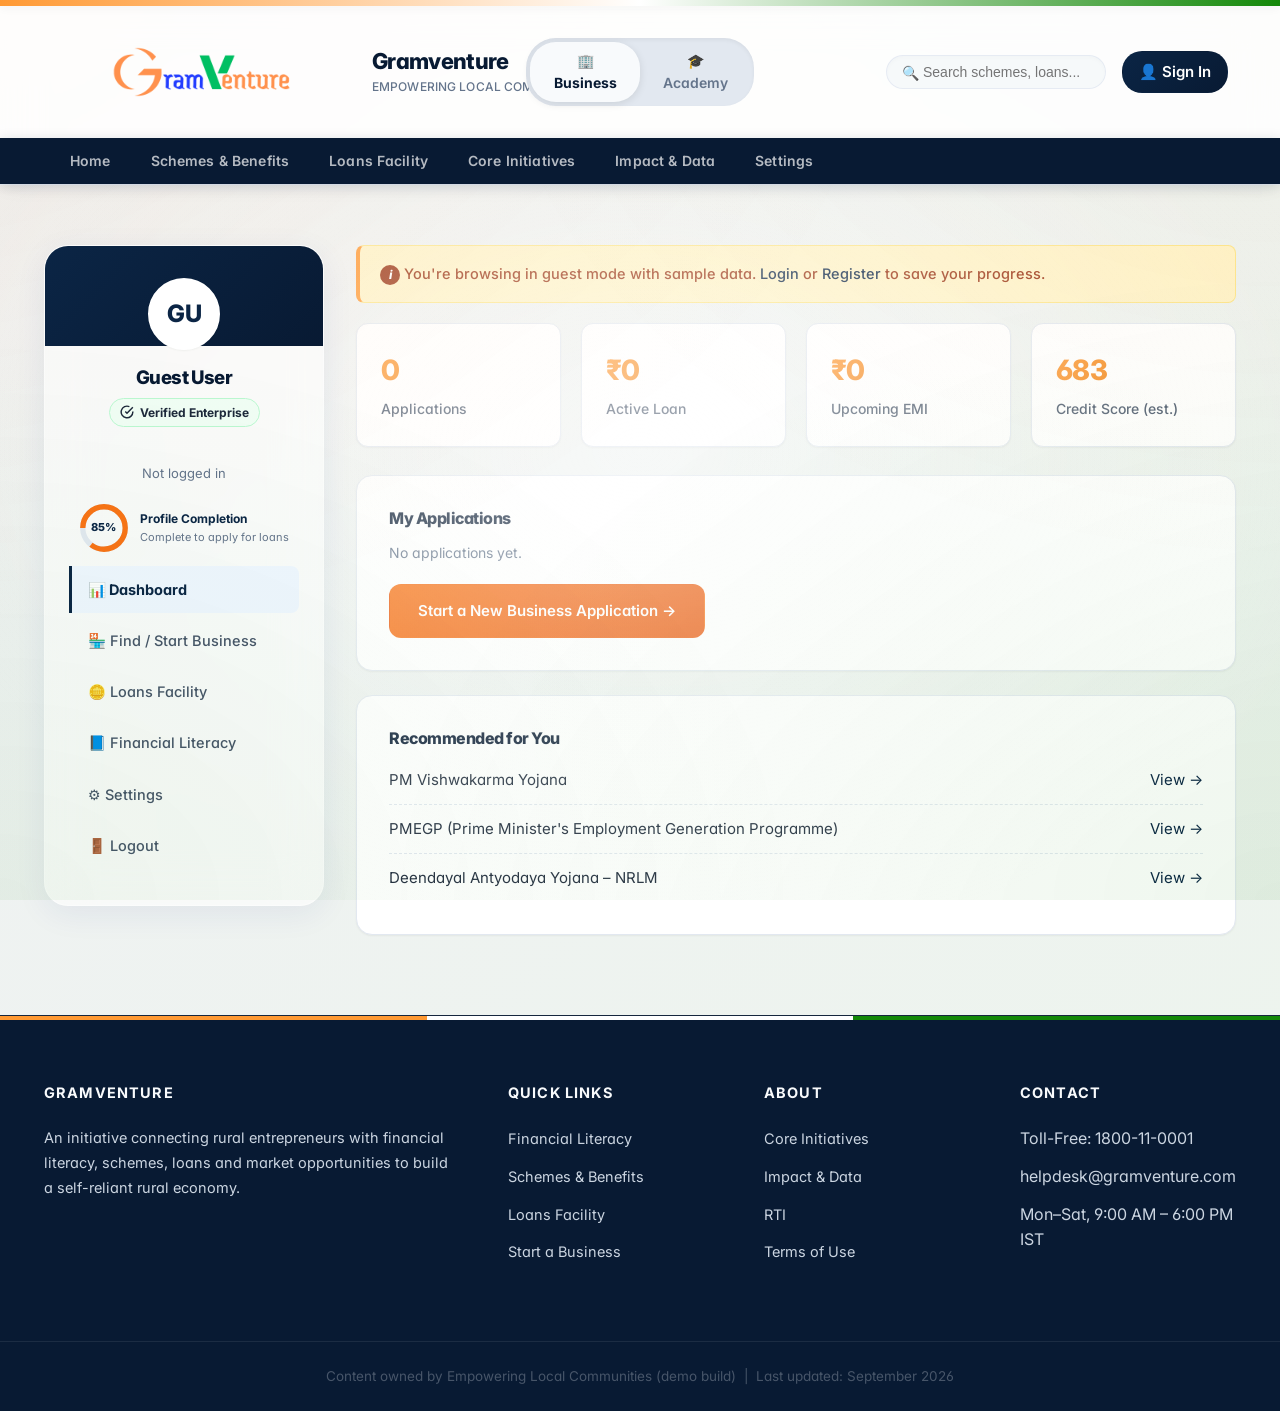
==== commit f7d7586c: "Update Academy UI, fix logo sizing, and finalize Chaupal theme" ====
--- a/dashboard.html
+++ b/dashboard.html
@@ -5,63 +5,85 @@
 <meta name="viewport" content="width=device-width, initial-scale=1.0">
 <title>My Dashboard | Gramventure</title>
 <meta name="description" content="Your Gramventure dashboard.">
-<link rel="icon" href="assets/img/gramventure_logo.jpg">
+<link rel="icon" href="assets/img/gramventure_logo_new.png">
 <link rel="stylesheet" href="assets/css/style.css">
 
   <meta name="view-transition" content="same-origin">
 </head>
-<body>
+<body class="mesh-bg">
 
 <a class="skip-link" href="#main">Skip to Main Content</a>
 
 <header class="site-header gov-header">
-  <div class="header-row">
+  <!-- Main Tier -->
+  <div class="main-tier-row">
     <a class="brand" href="index.html" style="text-decoration:none; display:flex; align-items:center;">
-      <img src="assets/img/gramventure_logo.jpg" alt="Gramventure Logo" style="width: 75px; height: 75px; margin-right: 16px; object-fit: contain; mix-blend-mode: multiply;">
+      <img src="assets/img/gramventure_logo_new.png" alt="Gramventure Logo" class="brand-logo">
       <div class="brand-text">
-        <h1 class="gov-title">Gramventure</h1>
-        <p class="gov-subtitle">Empowering Local Communities</p>
+        <h1 style="font-size: 22px; margin:0; color:var(--navy-dark); font-weight:800; letter-spacing:-0.03em;">Gramventure</h1>
+        <p class="gov-subtitle" style="margin:2px 0 0; font-size:12px; color:var(--grey-500); font-weight:500;">Empowering Local Communities</p>
       </div>
     </a>
     
-      <div class="app-switcher" id="mainSwitcher" style="display:inline-flex; background:#f1f5f9; border-radius:24px; padding:4px; align-items:center; ">
-        <div class="switcher-bg" style="position:absolute; top:4px; left:4px; bottom:4px; width:94px; background:#fff; border-radius:20px; box-shadow:0 2px 8px rgba(0,0,0,0.1); transition:transform 0.3s cubic-bezier(0.4, 0, 0.2, 1); transform:translateX(0);"></div>
-        <a href="index.html" class="switch-btn" style="position:relative; z-index:1; padding:8px 16px; font-size:14px; font-weight:700; color:#0f172a; text-decoration:none; width: 94px; text-align:center; display:inline-block; box-sizing:border-box;">Business</a>
-        <a href="financial-literacy.html" class="switch-btn" style="position:relative; z-index:1; padding:8px 16px; font-size:14px; font-weight:600; color:#64748b; text-decoration:none; width: 94px; text-align:center; display:inline-block; box-sizing:border-box;">Academy</a>
-      </div>
-
-    <div class="header-actions" style="display: flex; gap: 16px; align-items: center;">
-      <select class="lang-select" aria-label="Select language" style="border: 1px solid var(--grey-200); padding: 10px 14px; border-radius: 8px; font-weight: 600; font-size: 14px; background: #fff; cursor: pointer; color: var(--navy); outline: none;">
-        <option>English</option><option>हिन्दी</option>
-      </select>
-      <form class="search-form gov-search" role="search" onsubmit="return false;">
-        <label for="siteSearch" class="visually-hidden" style="position:absolute;left:-9999px;">Search</label>
-        <input id="siteSearch" type="text" placeholder="Search schemes, loans, businesses, terms...">
+        <div class="app-switcher" id="mainSwitcher">
+      <div class="switcher-bg"></div>
+      <a href="index.html" class="switch-btn active">🏢 Business</a>
+      <a href="financial-literacy.html" class="switch-btn">🎓 Academy</a>
+    </div>
+
+    <div class="header-actions">
+      <form class="glass-search-form" role="search" onsubmit="return false;">
         <button type="submit" aria-label="Search">🔍</button>
+        <input id="siteSearch" type="text" placeholder="Search schemes, loans...">
       </form>
-    </div>
-  </div>
-  <nav class="main-nav gov-nav" aria-label="Primary">
-    <div class="container">
-      <ul><li><a class="" href="index.html">Home</a></li><li><a class="" href="schemes-benefits.html">Schemes & Benefits</a></li><li><a class="" href="loans-facility.html">Loans Facility</a></li><li><a class="" href="government-initiatives.html">Core Initiatives</a></li><li><a class="" href="impact-data.html">Impact & Data</a></li>
-      <li class="login-nav"><a id="loginBtn" href="login.html">👤 Login</a></li>
-      </ul>
-    </div>
+      <a id="loginBtn" href="login.html" class="btn btn-primary" style="padding: 8px 16px; border-radius: 20px;">👤 Sign In</a>
+    </div>
+  </div>
+
+  <!-- Primary Navigation Tier -->
+  <nav class="primary-nav-tier" aria-label="Primary">
+    <ul>
+      <li><a class="" href="index.html">Home</a></li>
+      <li><a class="" href="schemes-benefits.html">Schemes & Benefits</a></li>
+      <li><a class="" href="loans-facility.html">Loans Facility</a></li>
+      <li><a class="" href="government-initiatives.html">Core Initiatives</a></li>
+      <li><a class="" href="impact-data.html">Impact & Data</a></li>
+      <li><a class="" href="settings.html">Settings</a></li>
+    </ul>
   </nav>
 </header>
 <main id="main">
 
 <div class="page-body">
   <div class="dash-grid">
-    <aside class="dash-side">
+    <aside class="dash-side glass-panel animate-stagger-1">
       <div class="avatar" id="dashAvatar">RE</div>
-      <h3 id="dashName" style="margin-bottom:2px;">Welcome</h3>
-      <p class="muted" id="dashEmail" style="margin-top:0;">—</p>
+      <h3 id="dashName" style="margin-bottom:4px; display:flex; justify-content:center; align-items:center; gap:6px;">Welcome</h3>
+      <div class="dash-role" style="display:inline-flex; align-items:center; gap:6px; background:#f0fdf4; color:var(--emerald-dark); padding:4px 10px; border-radius:20px; font-size:12px; font-weight:700; border:1px solid #bbf7d0;">
+        <svg width="14" height="14" viewBox="0 0 24 24" fill="none" stroke="currentColor" stroke-width="2.5"><path d="M22 11.08V12a10 10 0 1 1-5.93-9.14"></path><polyline points="22 4 12 14.01 9 11.01"></polyline></svg>
+        Verified Enterprise
+      </div>
+      <p class="muted" id="dashEmail" style="margin-top:12px; font-size:13px;">—</p>
+      
+      <div style="display:flex; align-items:center; justify-content:center; gap:12px; margin-top:20px; margin-bottom:12px;">
+        <div style="position:relative; width:48px; height:48px;">
+          <svg viewBox="0 0 36 36" style="width:100%; height:100%; transform: rotate(-90deg);">
+            <path d="M18 2.0845 a 15.9155 15.9155 0 0 1 0 31.831 a 15.9155 15.9155 0 0 1 0 -31.831" fill="none" stroke="var(--grey-200)" stroke-width="4" />
+            <path d="M18 2.0845 a 15.9155 15.9155 0 0 1 0 31.831 a 15.9155 15.9155 0 0 1 0 -31.831" fill="none" stroke="var(--saffron)" stroke-width="4" stroke-dasharray="85, 100" class="progress-ring-fill" />
+          </svg>
+          <div style="position:absolute; inset:0; display:flex; align-items:center; justify-content:center; font-size:11px; font-weight:800; color:var(--navy);">85%</div>
+        </div>
+        <div style="text-align:left;">
+          <div style="font-size:12px; font-weight:700; color:var(--navy);">Profile Completion</div>
+          <div style="font-size:11px; color:var(--grey-500);">Complete to apply for loans</div>
+        </div>
+      </div>
       <nav class="dash-nav" style="margin-top:14px;">
         <a class="active" href="dashboard.html">📊 Dashboard</a>
         <a href="start-business.html">🏪 Find / Start Business</a>
         <a href="loans-facility.html">🪙 Loans Facility</a>
         <a href="financial-literacy.html">📘 Financial Literacy</a>
+        <a href="settings.html">⚙️ Settings</a>
         <a href="#" id="logoutSide">🚪 Logout</a>
       </nav>
     </aside>
@@ -77,16 +99,28 @@
         <div class="kpi"><b id="kpiScore">720</b><span>Credit Score (est.)</span></div>
       </div>
 
-      <div class="card" id="upcomingEmiCard" style="display:none;">
-        <div class="flex-between">
-          <h4 style="margin:0;">Upcoming EMI</h4>
-          <span class="badge badge-green">Active Loan</span>
-        </div>
-        <div class="summary-row"><span>Business</span><span id="emiBiz">—</span></div>
-        <div class="summary-row"><span>Monthly EMI</span><span id="emiAmt">—</span></div>
-        <div class="summary-row"><span>Due Date</span><span id="emiDate">—</span></div>
-        <div class="summary-row"><span>Remaining Tenure</span><span id="emiTenure">—</span></div>
-        <button class="btn btn-outline btn-sm" style="margin-top:12px;">Pay Now →</button>
+      <div class="card" id="upcomingEmiCard" style="display:none; background: linear-gradient(to right, #ffffff, #fffbeb); border-color: var(--amber); border-width: 2px; box-shadow: 0 4px 15px rgba(245,158,11,0.1);">
+        <div class="flex-between" style="margin-bottom:16px;">
+          <h4 style="margin:0; color:#b45309; display:flex; align-items:center; gap:8px;">
+            <svg width="20" height="20" viewBox="0 0 24 24" fill="none" stroke="currentColor" stroke-width="2.5"><path d="M10.29 3.86L1.82 18a2 2 0 0 0 1.71 3h16.94a2 2 0 0 0 1.71-3L13.71 3.86a2 2 0 0 0-3.42 0z"></path><line x1="12" y1="9" x2="12" y2="13"></line><line x1="12" y1="17" x2="12.01" y2="17"></line></svg> Upcoming EMI Notice
+          </h4>
+          <span class="badge badge-amber">Action Required</span>
+        </div>
+        <div style="display:flex; align-items:center; justify-content:space-between; flex-wrap:wrap; gap:16px; margin-bottom:16px;">
+          <div>
+            <div style="font-size:13px; color:var(--grey-500); font-weight:600; margin-bottom:4px;">Amount Due</div>
+            <div style="font-size:28px; font-weight:800; color:var(--navy);" id="emiAmt">—</div>
+          </div>
+          <div style="text-align:right;">
+            <div style="font-size:15px; font-weight:800; color:var(--red); background:#fef2f2; padding:6px 12px; border-radius:8px; border:1px solid #fca5a5;">Due in 14 Days</div>
+            <div style="font-size:13.5px; font-weight:600; color:var(--navy); margin-top:6px;" id="emiDate">—</div>
+          </div>
+        </div>
+        <div class="summary-row" style="border-top:1px solid rgba(245,158,11,0.2); border-bottom:none; padding-bottom:0; padding-top:16px;">
+          <span>Business: <b id="emiBiz">—</b></span>
+          <span>Remaining: <b id="emiTenure">—</b></span>
+        </div>
+        <button class="btn btn-saffron btn-block" style="margin-top:16px; display:flex; align-items:center; justify-content:center; gap:8px; transition:transform 0.2s;" onmouseover="this.style.transform='translateY(-1px)'" onmouseout="this.style.transform='none'">Make Payment / Set Auto-Debit →</button>
       </div>
 
       <div class="card">
@@ -173,12 +207,26 @@
       document.getElementById("emiTenure").textContent = (app.tenure||0) + " months";
     }
     document.getElementById("applicationsList").innerHTML = `
-      <div class="biz-list-item">
-        <div>
-          <b>${app.businessName || "Business Application"}</b>
-          <div class="biz-meta"><span>Project cost: ${reiFormatINR(app.projectCost||0)}</span><span>Location: ${app.location||"—"}</span></div>
-        </div>
-        <span class="badge ${app.status==='granted' ? 'badge-green' : 'badge-amber'}">${app.status==='granted' ? 'Loan Granted' : 'In Progress'}</span>
+      <div style="background:var(--grey-100); border:1px solid var(--grey-200); border-radius:12px; padding:20px; margin-bottom:16px;">
+        <div style="display:flex; justify-content:space-between; margin-bottom:16px;">
+          <h5 style="margin:0; font-size:16px;">${app.businessName || "Business Application"}</h5>
+          <span class="badge ${app.status==='granted' ? 'badge-green' : 'badge-amber'}">${app.status==='granted' ? 'Sanctioned' : 'In Progress'}</span>
+        </div>
+        <div class="biz-meta" style="margin-bottom:24px;"><span>Cost: ${reiFormatINR(app.projectCost||0)}</span><span>Location: ${app.location||"—"}</span></div>
+        <div class="status-timeline">
+          <div class="status-step completed">Application Submitted</div>
+          <div class="status-step ${app.status==='granted' ? 'completed' : 'active'}">Bank Review & Verification</div>
+          <div class="status-step ${app.status==='granted' ? 'active' : ''}">Loan Sanctioned</div>
+          <div class="status-step">Funds Disbursed</div>
+        </div>
+        <div style="margin-top:24px; padding-top:16px; border-top:1px solid var(--grey-200); display:flex; gap:12px; flex-wrap:wrap;">
+          <button class="btn btn-outline btn-sm" style="display:flex; align-items:center; gap:6px; transition:transform 0.2s; cursor:pointer;" onmouseover="this.style.transform='translateY(-1px)'" onmouseout="this.style.transform='none'">
+            <svg width="14" height="14" viewBox="0 0 24 24" fill="none" stroke="currentColor" stroke-width="2"><path d="M21 15v4a2 2 0 0 1-2 2H5a2 2 0 0 1-2-2v-4"></path><polyline points="7 10 12 15 17 10"></polyline><line x1="12" y1="15" x2="12" y2="3"></line></svg> Sanction Letter (PDF)
+          </button>
+          <button class="btn btn-outline btn-sm" style="display:flex; align-items:center; gap:6px; transition:transform 0.2s; cursor:pointer;" onmouseover="this.style.transform='translateY(-1px)'" onmouseout="this.style.transform='none'">
+            <svg width="14" height="14" viewBox="0 0 24 24" fill="none" stroke="currentColor" stroke-width="2"><path d="M21 15v4a2 2 0 0 1-2 2H5a2 2 0 0 1-2-2v-4"></path><polyline points="7 10 12 15 17 10"></polyline><line x1="12" y1="15" x2="12" y2="3"></line></svg> Repayment Schedule
+          </button>
+        </div>
       </div>`;
   }
 
--- a/assets/css/style.css
+++ b/assets/css/style.css
@@ -1,4 +1,5 @@
 @import url('https://fonts.googleapis.com/css2?family=Inter:wght@400;500;600;700;800&display=swap');
+@import url('https://fonts.cdnfonts.com/css/samarkan');
 
 /* ===================================================================
    Rural Enterprise India — UI Modernization
@@ -6,35 +7,58 @@
 =================================================================== */
 
 :root {
-  --navy: #1e293b;
-  --navy-dark: #0f172a;
+  --navy: #0b2545;
+  --navy-dark: #081a33;
   --saffron: #f97316;
   --saffron-dark: #ea580c;
-  --green: #10b981;
-  --green-dark: #059669;
-  --ink: #334155;
+  --green: #15803d;
+  --green-dark: #166534;
+  --ink: #1e293b;
   --grey-700: #475569;
-  --grey-500: #94a3b8;
-  --grey-200: #e2e8f0;
-  --grey-100: #f8fafc;
-  --white: #ffffff;
+  --grey-500: #64748b;
+  --grey-600: #475569;
+  --grey-200: #E2E8F0;
+  --grey-100: #F1F5F9;
+  --white: #f8fafc;
   
-  --amber-bg: #fff7ed;
-  --green-bg: #ecfdf5;
-  --blue-bg: #eff6ff;
-  --pink-bg: #fdf2f8;
-  --purple-bg: #f5f3ff;
+  --amber-bg: #FEF3C7;
+  --green-bg: #D1FAE5;
+  --blue-bg: #EFF6FF;
+  --pink-bg: #FCE7F3;
+  --purple-bg: #F3E8FF;
   
-  --radius: 14px;
-  --radius-lg: 20px;
+  --radius-sm: 8px;
+  --radius: 12px;
+  --radius-lg: 16px;
   --radius-xl: 24px;
-  --shadow-sm: 0 1px 3px rgba(0, 0, 0, 0.04);
-  --shadow: 0 4px 6px -1px rgba(0, 0, 0, 0.03), 0 2px 4px -1px rgba(0, 0, 0, 0.02);
-  --shadow-lg: 0 10px 15px -3px rgba(0, 0, 0, 0.05), 0 4px 6px -2px rgba(0, 0, 0, 0.03);
-  --shadow-hover: 0 20px 25px -5px rgba(0, 0, 0, 0.05), 0 10px 10px -5px rgba(0, 0, 0, 0.02);
+  
+  --shadow-sm: 0 1px 2px rgba(0, 0, 0, 0.05);
+  --shadow: 0 4px 20px -2px rgba(11, 37, 69, 0.06), 0 2px 6px -1px rgba(11, 37, 69, 0.04);
+  --shadow-lg: 0 10px 15px -3px rgba(0, 0, 0, 0.08), 0 4px 6px -2px rgba(0, 0, 0, 0.04);
+  --shadow-hover: 0 20px 25px -5px rgba(0, 0, 0, 0.1), 0 10px 10px -5px rgba(0, 0, 0, 0.04);
+  
+  --ease-out: cubic-bezier(0.16, 1, 0.3, 1);
+  --ease-in-out: cubic-bezier(0.4, 0, 0.2, 1);
+  --transition-fast: 200ms var(--ease-out);
+  --transition-normal: 350ms var(--ease-out);
+  --transition-smooth: 350ms var(--ease-out);
   
   --maxw: 1240px;
   font-size: 16px;
+}
+
+@keyframes fadeIn {
+  from { opacity: 0; transform: translateY(6px); }
+  to { opacity: 1; transform: translateY(0); }
+}
+@keyframes pulseSubtle {
+  0% { box-shadow: 0 0 0 0 rgba(21, 128, 61, 0.4); }
+  70% { box-shadow: 0 0 0 6px rgba(21, 128, 61, 0); }
+  100% { box-shadow: 0 0 0 0 rgba(21, 128, 61, 0); }
+}
+@keyframes shimmer {
+  0% { background-position: -200% 0; }
+  100% { background-position: 200% 0; }
 }
 
 *, *::before, *::after { box-sizing: border-box; }
@@ -43,19 +67,20 @@
   margin: 0;
   font-family: 'Inter', system-ui, -apple-system, sans-serif;
   color: var(--ink);
-  background: #f4f7fb;
+  background: #F8FAFC;
   line-height: 1.6;
   -webkit-font-smoothing: antialiased;
+  font-feature-settings: "cv02", "cv03", "cv04", "cv11";
 }
 img { max-width: 100%; display: block; }
-a { color: var(--navy); text-decoration: none; transition: color 0.2s ease; }
+a { color: var(--navy); text-decoration: none; transition: color var(--transition-fast); }
 a:hover { color: var(--saffron); }
-h1, h2, h3, h4 { font-family: 'Inter', sans-serif; margin: 0 0 .5em; color: var(--navy-dark); line-height: 1.25; font-weight: 800; letter-spacing: -0.02em; }
+h1, h2, h3, h4 { font-family: 'Inter', sans-serif; margin: 0 0 .5em; color: var(--navy-dark); line-height: 1.25; font-weight: 800; letter-spacing: -0.03em; }
 button { font-family: inherit; }
 ul { margin: 0; padding: 0; }
 .container { max-width: var(--maxw); margin: 0 auto; padding: 0 24px; }
 
-:focus-visible { outline: none; box-shadow: 0 0 0 3px rgba(59, 130, 246, 0.3); border-radius: 4px; }
+:focus-visible { outline: none; box-shadow: 0 0 0 3px rgba(245, 158, 11, 0.4); border-radius: var(--radius-sm); }
 
 /* ---------- Skip link ---------- */
 .skip-link {
@@ -66,7 +91,7 @@
 .skip-link:focus { left: 0; }
 
 /* ---------- Tricolor bar ---------- */
-.tricolor-bar { height: 6px; display: flex; }
+.tricolor-bar { height: 3px; display: flex; }
 .tricolor-bar span { flex: 1; }
 .tricolor-bar .saffron { background: var(--saffron); }
 .tricolor-bar .white { background: #fff; }
@@ -85,20 +110,20 @@
 .topbar-right a:hover { color: var(--navy); }
 .text-size button { background: var(--grey-100); border: 1px solid var(--grey-200); border-radius: 4px; padding: 2px 8px; margin-left: 4px; cursor: pointer; color: var(--grey-700); transition: all 0.2s; font-weight: 600; }
 .text-size button:hover { background: var(--grey-200); color: var(--navy); }
-.lang-select { border: 1px solid var(--grey-200); border-radius: 6px; padding: 4px 10px; background: #fff; color: var(--grey-700); font-size: 13px; font-weight: 500; outline: none; cursor: pointer; transition: border-color 0.2s; }
-.lang-select:hover { border-color: var(--grey-500); }
+.lang-select { border: 1px solid var(--grey-200); border-radius: var(--radius-sm); padding: 4px 10px; background: #fff; color: var(--grey-700); font-size: 13px; font-weight: 500; outline: none; cursor: pointer; transition: all var(--transition-fast); box-shadow: var(--shadow-sm); }
+.lang-select:hover { border-color: var(--navy); color: var(--navy); }
 .icon-btn { width: 30px; height: 30px; border-radius: 50%; border: 1px solid var(--grey-200); display: inline-flex; align-items: center; justify-content: center; background: #fff; cursor: pointer; color: var(--grey-700); transition: all 0.2s; }
 .icon-btn:hover { background: var(--grey-100); color: var(--navy); transform: scale(1.05); }
 
 /* ---------- Header ---------- */
 .site-header { background: rgba(255, 255, 255, 0.85); backdrop-filter: blur(16px); -webkit-backdrop-filter: blur(16px); border-bottom: 1px solid rgba(226, 232, 240, 0.6); position: sticky; top: 0; z-index: 100; box-shadow: 0 4px 6px -1px rgba(0,0,0,0.02); }
 .header-row { display: flex; align-items: center; justify-content: space-between; padding: 16px 24px; gap: 24px; flex-wrap: wrap; }
-.brand { display: flex; align-items: center; gap: 16px; transition: transform 0.2s ease; }
+.brand { display: flex; align-items: center; gap: 16px; transition: transform 0.2s ease; white-space: nowrap; }
 .brand:hover { transform: translateY(-1px); }
 .brand-mark { width: 56px; height: 56px; border-radius: 16px; background: linear-gradient(135deg, var(--white), var(--grey-100)); display: flex; align-items: center; justify-content: center; border: 1px solid var(--grey-200); flex-shrink: 0; box-shadow: var(--shadow-sm); font-size: 26px; }
 .brand-text h1 { font-size: 26px; margin: 0; color: var(--navy-dark); font-weight: 800; letter-spacing: -0.03em; }
-.brand-text p { margin: 2px 0 0; font-size: 14px; color: var(--grey-500); font-weight: 500; letter-spacing: 0.01em; }
-.brand-links { font-size: 12px; color: var(--grey-500); margin-top: 4px; font-weight: 600; text-transform: uppercase; letter-spacing: 0.05em; }
+.brand-text p { margin: 2px 0 0; font-size: 14px; color: var(--grey-700); font-weight: 500; letter-spacing: 0.01em; }
+.brand-links { font-size: 12px; color: var(--grey-700); margin-top: 4px; font-weight: 600; text-transform: uppercase; letter-spacing: 0.05em; }
 .brand-links span { margin-right: 8px; }
 
 .search-form { flex: 1; max-width: 480px; display: flex; box-shadow: var(--shadow-sm); border-radius: 8px; transition: box-shadow 0.2s ease; }
@@ -136,35 +161,43 @@
 .account-menu hr { border: none; border-top: 1px solid var(--grey-200); margin: 8px 6px; }
 
 /* ---------- Nav ---------- */
-.main-nav { background: var(--white); border-top: 1px solid var(--grey-200); }
+.main-nav { background: rgba(255, 255, 255, 0.7); backdrop-filter: blur(12px); -webkit-backdrop-filter: blur(12px); border-top: 1px solid var(--grey-200); }
 .main-nav ul { display: flex; list-style: none; overflow-x: auto; scrollbar-width: none; }
 .main-nav ul::-webkit-scrollbar { display: none; }
 .main-nav li { position: relative; }
 .main-nav a {
-  display: block; color: var(--grey-700); padding: 16px 20px; font-size: 14.5px; font-weight: 600;
-  transition: all 0.2s ease; position: relative; border-radius: 8px; margin: 0 4px;
-}
-.main-nav a:hover { color: var(--navy); background: rgba(0,0,0,0.03); }
-.main-nav a.active { color: var(--navy-dark); font-weight: 700; }
-.main-nav a.active::after { content: ''; position: absolute; bottom: 4px; left: 50%; transform: translateX(-50%); width: 24px; height: 3px; background: var(--saffron); border-radius: 3px; }
+  display: block; color: var(--grey-700); padding: 12px 20px; font-size: 14.5px; font-weight: 600;
+  transition: all var(--transition-fast); position: relative; margin: 4px; border-radius: 0;
+}
+.main-nav a::after {
+  content: ''; position: absolute; bottom: 0; left: 0; right: 0; height: 3px;
+  background: var(--navy-dark); transform: scaleX(0); transform-origin: center; transition: transform var(--transition-fast);
+}
+.main-nav a:hover { color: var(--navy); background: rgba(0,0,0,0.02); }
+.main-nav a:hover::after { transform: scaleX(0.5); }
+.main-nav a.active { color: var(--navy-dark); font-weight: 700; background: transparent; }
+.main-nav a.active::after { transform: scaleX(1); }
 
 /* ---------- Buttons ---------- */
 .btn {
-  display: inline-flex; align-items: center; justify-content: center; gap: 8px; border-radius: 12px; padding: 14px 28px;
-  font-size: 15px; font-weight: 600; cursor: pointer; border: 1px solid transparent; transition: all 0.2s cubic-bezier(0.4, 0, 0.2, 1);
-  box-shadow: var(--shadow-sm);
-}
-.btn-primary { background: linear-gradient(135deg, #3b82f6, #4f46e5); color: #fff; }
-.btn-primary:hover { transform: translateY(-2px); box-shadow: 0 8px 15px -3px rgba(79, 70, 229, 0.3); color: #fff; }
+  display: inline-flex; align-items: center; justify-content: center; gap: 8px; border-radius: var(--radius); padding: 14px 28px;
+  font-size: 15px; font-weight: 600; cursor: pointer; border: 1px solid transparent; transition: all var(--transition-normal);
+}
+.btn-primary { background: linear-gradient(135deg, var(--navy), var(--navy-dark)); color: #fff; }
+.btn-primary:hover { transform: translateY(-2px); box-shadow: var(--shadow-hover); color: #fff; }
+.btn-primary:active { transform: translateY(0px) scale(0.99); }
 .btn-saffron { background: linear-gradient(135deg, var(--saffron), var(--saffron-dark)); color: #fff; }
-.btn-saffron:hover { transform: translateY(-2px); box-shadow: 0 8px 15px -3px rgba(234, 88, 12, 0.3); color: #fff; }
+.btn-saffron:hover { transform: translateY(-2px); box-shadow: var(--shadow-hover); color: #fff; }
+.btn-saffron:active { transform: translateY(0px) scale(0.99); }
 .btn-outline { background: #fff; border-color: var(--grey-200); color: var(--navy); }
-.btn-outline:hover { background: var(--grey-100); border-color: var(--navy-dark); transform: translateY(-1px); box-shadow: var(--shadow); }
+.btn-outline:hover { background: var(--grey-100); border-color: var(--navy); transform: translateY(-2px); box-shadow: var(--shadow); }
+.btn-outline:active { transform: translateY(0px) scale(0.99); }
 .btn-green { background: linear-gradient(135deg, var(--green), var(--green-dark)); color: #fff; }
-.btn-green:hover { transform: translateY(-2px); box-shadow: 0 8px 15px -3px rgba(16, 185, 129, 0.3); color: #fff; }
+.btn-green:hover { transform: translateY(-2px); box-shadow: var(--shadow-hover); color: #fff; }
+.btn-green:active { transform: translateY(0px) scale(0.99); }
 .btn-block { display: flex; width: 100%; }
 .btn:disabled { opacity: 0.6; cursor: not-allowed; transform: none; box-shadow: none; }
-.btn-sm { padding: 10px 18px; font-size: 13.5px; border-radius: 8px; }
+.btn-sm { padding: 10px 18px; font-size: 13.5px; border-radius: var(--radius-sm); }
 
 /* ---------- Hero ---------- */
 .hero {
@@ -183,7 +216,7 @@
 .hero-inner { position: relative; display: grid; grid-template-columns: 1.1fr 0.9fr; gap: 60px; align-items: center; padding: 40px 24px; max-width: var(--maxw); margin: 0 auto; z-index: 1; }
 .hero-tag { display: inline-block; background: rgba(255, 255, 255, 0.1); backdrop-filter: blur(4px); padding: 6px 16px; border-radius: 20px; color: var(--saffron); font-weight: 700; font-size: 13px; letter-spacing: 0.05em; margin-bottom: 24px; border: 1px solid rgba(255,255,255,0.05); text-transform: uppercase; }
 .hero h2 { color: #fff; font-size: 46px; margin-bottom: 20px; line-height: 1.15; font-weight: 800; letter-spacing: -0.03em; }
-.hero p { color: #cbd5e1; font-size: 18px; max-width: 540px; margin-bottom: 32px; font-weight: 400; line-height: 1.6; }
+.hero p { color: #e2e8f0; font-size: 18px; max-width: 540px; margin-bottom: 32px; font-weight: 400; line-height: 1.6; }
 .hero-art {
   position: relative; height: 340px; border-radius: 24px;
   background: linear-gradient(160deg, rgba(255,255,255,0.05), rgba(255,255,255,0.01));
@@ -217,7 +250,7 @@
 .info-card > * { position: relative; z-index: 1; }
 .info-card .icon-wrap { width: 48px; height: 48px; border-radius: 12px; display: flex; align-items: center; justify-content: center; margin-bottom: 20px; font-size: 24px; box-shadow: inset 0 2px 4px rgba(255,255,255,0.5); }
 .info-card h3 { font-size: 18px; margin-bottom: 10px; font-weight: 700; }
-.info-card p { font-size: 14px; color: var(--grey-500); margin-bottom: 20px; min-height: 64px; line-height: 1.6; }
+.info-card p { font-size: 14px; color: var(--grey-700); margin-bottom: 20px; min-height: 64px; line-height: 1.6; }
 .info-card a { font-size: 14px; font-weight: 700; display: inline-flex; align-items: center; gap: 4px; }
 .info-card a:hover { gap: 8px; } /* micro-animation for arrow */
 
@@ -234,7 +267,7 @@
 .stat:hover { background: var(--grey-100); }
 .stat .icon-wrap { width: 48px; height: 48px; border-radius: 12px; display: flex; align-items: center; justify-content: center; font-size: 24px; }
 .stat b { display: block; font-size: 24px; color: var(--navy); font-weight: 800; letter-spacing: -0.02em; }
-.stat span { font-size: 13.5px; color: var(--grey-500); font-weight: 500; }
+.stat span { font-size: 13.5px; color: var(--grey-700); font-weight: 500; }
 
 /* ---------- Success stories ---------- */
 .stories-section { padding: 80px 24px; max-width: var(--maxw); margin: 0 auto; }
@@ -250,7 +283,7 @@
 .story-avatar { width: 72px; height: 72px; border-radius: 50%; flex-shrink: 0; background: linear-gradient(135deg, #fcd34d, #f59e0b); display: flex; align-items: center; justify-content: center; color: #78350f; font-weight: 800; font-size: 24px; box-shadow: var(--shadow-sm); border: 4px solid #fff; }
 .story-card p { font-size: 15px; font-style: italic; color: var(--grey-700); margin: 0 0 16px; line-height: 1.6; }
 .story-card strong { font-size: 14.5px; color: var(--navy); font-weight: 700; }
-.story-card em { display: block; font-style: normal; font-size: 13px; color: var(--grey-500); margin-top: 2px; }
+.story-card em { display: block; font-style: normal; font-size: 13px; color: var(--grey-700); margin-top: 2px; }
 
 /* ---------- Bottom ribbon ---------- */
 .ribbon { background: linear-gradient(135deg, var(--navy-dark), var(--navy)); color: #fff; position: relative; overflow: hidden; }
@@ -260,23 +293,25 @@
 .ribbon-step { display: flex; align-items: center; gap: 16px; }
 .ribbon-step .icon-wrap { width: 44px; height: 44px; border-radius: 50%; background: rgba(255, 255, 255, 0.1); display: flex; align-items: center; justify-content: center; font-size: 20px; box-shadow: inset 0 2px 4px rgba(255,255,255,0.1); }
 .ribbon-step b { display: block; font-size: 15.5px; font-weight: 700; margin-bottom: 2px; } 
-.ribbon-step span { font-size: 13px; color: #94a3b8; font-weight: 500; }
+.ribbon-step span { font-size: 13px; color: #475569; font-weight: 500; }
 .ribbon-slogan { font-style: italic; color: #fcd34d; font-size: 20px; text-align: right; font-weight: 700; line-height: 1.3; }
 
 /* ---------- Footer ---------- */
-.site-footer { background: var(--ink); color: #94a3b8; }
-.footer-grid { display: grid; grid-template-columns: 2fr 1fr 1fr 1fr; gap: 48px; padding: 60px 24px; max-width: var(--maxw); margin: 0 auto; }
-.footer-grid h4 { color: #fff; font-size: 15px; margin-bottom: 20px; font-weight: 700; text-transform: uppercase; letter-spacing: 0.05em; }
-.footer-grid p { font-size: 14px; line-height: 1.7; }
-.footer-grid ul { list-style: none; }
+.site-footer { background: var(--navy-dark); color: #cbd5e1; border-top: 1px solid rgba(255,255,255,0.05); }
+.footer-grid { display: grid; grid-template-columns: 2fr 1fr 1fr 1fr; gap: 48px; padding: 64px 24px; max-width: var(--maxw); margin: 0 auto; }
+@media (max-width: 900px) { .footer-grid { grid-template-columns: 1fr 1fr; gap: 32px; } }
+@media (max-width: 600px) { .footer-grid { grid-template-columns: 1fr; } }
+.footer-grid h4 { color: var(--white); font-size: 14.5px; margin-bottom: 24px; font-weight: 700; text-transform: uppercase; letter-spacing: 0.08em; }
+.footer-grid p { font-size: 14.5px; line-height: 1.7; color: #cbd5e1; }
+.footer-grid ul { list-style: none; padding: 0; margin: 0; }
 .footer-grid li { margin-bottom: 12px; }
-.footer-grid a { color: #cbd5e1; font-size: 14px; transition: color 0.2s; }
-.footer-grid a:hover { color: var(--saffron); }
-.footer-bottom { border-top: 1px solid rgba(255, 255, 255, 0.1); text-align: center; padding: 24px; font-size: 13.5px; color: #64748b; }
+.footer-grid a { color: #cbd5e1; font-size: 14.5px; transition: color var(--transition-fast); }
+.footer-grid a:hover { color: var(--white); }
+.footer-bottom { border-top: 1px solid rgba(255, 255, 255, 0.08); text-align: center; padding: 24px; font-size: 13.5px; color: var(--grey-700); }
 
 /* ---------- Generic page layout ---------- */
 .page-hero { background: var(--white); border-bottom: 1px solid var(--grey-200); padding: 60px 24px; }
-.page-hero .container p.breadcrumb { font-size: 14px; color: var(--grey-500); margin-bottom: 16px; font-weight: 500; }
+.page-hero .container p.breadcrumb { font-size: 14px; color: var(--grey-700); margin-bottom: 16px; font-weight: 500; }
 .page-hero h2 { font-size: 38px; margin-bottom: 16px; letter-spacing: -0.03em; }
 .page-hero p.lead { color: var(--grey-700); font-size: 18px; max-width: 680px; line-height: 1.6; }
 .page-body { max-width: var(--maxw); margin: 0 auto; padding: 60px 24px 80px; }
@@ -308,51 +343,66 @@
 /* forms */
 label { display: block; font-size: 14px; font-weight: 600; margin-bottom: 8px; color: var(--ink); }
 input[type=text], input[type=email], input[type=password], input[type=tel], input[type=number], select, textarea {
-  width: 100%; padding: 14px 16px; border: 1px solid var(--grey-200); border-radius: 8px; font-size: 15px; background: #fff; color: var(--ink);
-  transition: all 0.2s ease; box-shadow: var(--shadow-sm);
-}
-input:focus, select:focus, textarea:focus { outline: none; border-color: var(--navy); box-shadow: 0 0 0 4px rgba(10, 37, 64, 0.1); }
+  width: 100%; padding: 14px 16px; border: 1px solid var(--grey-200); border-radius: var(--radius-sm); font-size: 15px; background: #fff; color: var(--ink);
+  transition: all var(--transition-fast); box-shadow: inset 0 1px 2px rgba(0, 0, 0, 0.02);
+}
+input:focus, select:focus, textarea:focus { outline: none; border-color: var(--navy); box-shadow: 0 0 0 3px rgba(15, 23, 42, 0.1); }
 .form-row { margin-bottom: 20px; }
 .form-grid { display: grid; grid-template-columns: 1fr 1fr; gap: 20px; }
-.hint { font-size: 13px; color: var(--grey-500); margin-top: 6px; }
+.hint { font-size: 13px; color: var(--grey-700); margin-top: 6px; }
 
 /* progress / breadcrumbs for wizard */
 .wizard-shell { background: #fff; min-height: calc(100vh - 250px); }
-.wizard-progress { background: #fff; border-bottom: 1px solid var(--grey-200); overflow-x: auto; box-shadow: 0 1px 2px rgba(0,0,0,0.02); }
+.wizard-progress { background: #fff; border-bottom: 1px solid var(--grey-200); overflow-x: auto; box-shadow: 0 1px 2px rgba(0,0,0,0.02); position: sticky; top: 0; z-index: 100; }
 .wizard-progress ol { display: flex; list-style: none; max-width: var(--maxw); margin: 0 auto; padding: 24px; gap: 0; position: relative; }
 .wizard-progress li {
-  flex: 1; min-width: 140px; text-align: center; font-size: 13px; color: var(--grey-500); position: relative; padding: 0 12px; font-weight: 500;
-}
-.wizard-progress li::after { content: ''; position: absolute; top: 16px; right: -50%; width: 100%; height: 2px; background: var(--grey-200); z-index: 0; }
+  flex: 1; min-width: 140px; text-align: center; font-size: 13px; color: var(--grey-700); position: relative; padding: 0 12px; font-weight: 500;
+}
+.wizard-progress li::after { 
+  content: ''; position: absolute; top: 16px; right: -50%; width: 100%; height: 2px; 
+  background: linear-gradient(to right, var(--navy) 50%, var(--grey-200) 50%);
+  background-size: 200% 100%; background-position: right bottom;
+  transition: background-position 500ms ease-in-out; z-index: 0; 
+}
 .wizard-progress li:last-child::after { display: none; }
-.wizard-progress li.done::after, .wizard-progress li.active::after { background: var(--navy); }
+.wizard-progress li.done::after { background-position: left bottom; }
 .wizard-progress li::before {
-  content: attr(data-n); display: flex; align-items: center; justify-content: center; width: 34px; height: 34px; border-radius: 50%;
-  background: #fff; border: 2px solid var(--grey-200); color: var(--grey-500); font-weight: 700; margin: 0 auto 12px; font-size: 14px;
-  position: relative; z-index: 1; transition: all 0.3s;
-}
-.wizard-progress li.done::before { background: var(--navy); border-color: var(--navy); color: #fff; content: "✓"; }
-.wizard-progress li.active::before { border-color: var(--navy); color: var(--navy); box-shadow: 0 0 0 4px rgba(10, 37, 64, 0.1); }
+  content: attr(data-n); display: flex; align-items: center; justify-content: center;
+  width: 34px; height: 34px; border-radius: 50%; background: #fff; border: 2px solid var(--grey-200);
+  margin: 0 auto 10px; font-weight: 700; color: var(--grey-700); z-index: 1; position: relative;
+  transition: all var(--transition-normal);
+}
+@keyframes pulseRing { 0% { box-shadow: 0 0 0 0 rgba(10,37,64,0.3); } 100% { box-shadow: 0 0 0 10px rgba(10,37,64,0); } }
+.wizard-progress li.done::before { 
+  background: var(--navy); border-color: var(--navy); color: #fff; content: "✓"; 
+  animation: popIn 0.3s cubic-bezier(0.175, 0.885, 0.32, 1.275);
+}
+.wizard-progress li.active::before { 
+  border-color: var(--navy); color: var(--navy); 
+  animation: pulseBlueHalo 1.5s infinite; 
+}
 .wizard-progress li.active { color: var(--navy); font-weight: 700; }
 
 .wizard-panel { max-width: 1600px; width: 95%; margin: 0 auto; padding: 40px 0; }
 .wizard-card { background: #fff; border: none; border-radius: 0; padding: 0; box-shadow: none; }
-.wizard-actions { display: flex; justify-content: space-between; margin-top: 32px; padding-top: 24px; border-top: 1px solid var(--grey-200); }
+.wizard-actions { display: flex; justify-content: space-between; margin-top: 32px; padding-top: 24px; border-top: 1px solid var(--grey-200); position: sticky; bottom: 0; background: #fff; z-index: 50; padding-bottom: 16px; }
 
 .choice-grid { display: grid; grid-template-columns: repeat(auto-fit, minmax(280px, 1fr)); gap: 24px; margin-top: 32px; }
 .choice-card {
   border: 2px solid var(--grey-200); border-radius: 12px; padding: 20px; cursor: pointer; background: #fff; text-align: left;
   transition: all 0.2s; position: relative; overflow: hidden;
 }
-.choice-card:hover { border-color: var(--navy); box-shadow: var(--shadow); transform: translateY(-2px); }
-.choice-card.selected { border-color: var(--navy); background: var(--blue-bg); }
-.choice-card.selected::before { content: '✓'; position: absolute; top: 12px; right: 12px; color: var(--navy); font-weight: 800; font-size: 18px; }
+@keyframes popIn { 0% { transform: scale(0.5); opacity: 0; } 100% { transform: scale(1); opacity: 1; } }
+.choice-card:hover { border-color: var(--navy); box-shadow: var(--shadow); transform: scale(1.02) translateY(-2px); }
+.choice-card.selected { border-color: var(--navy); border-width: 2px; background: var(--blue-bg); }
+.choice-card.selected::before { content: '✓'; position: absolute; top: 12px; right: 12px; color: var(--navy); font-weight: 800; font-size: 18px; animation: popIn 0.3s cubic-bezier(0.175, 0.885, 0.32, 1.275); }
 .choice-card b { display: block; font-size: 16px; margin-bottom: 6px; color: var(--ink); font-weight: 700; }
-.choice-card span { font-size: 13.5px; color: var(--grey-500); line-height: 1.5; display: block; }
+.choice-card span { font-size: 13.5px; color: var(--grey-700); line-height: 1.5; display: block; }
 
 .biz-list-item { display: flex; justify-content: space-between; align-items: center; border: 2px solid var(--grey-200); border-radius: 12px; padding: 20px; margin-bottom: 16px; transition: all 0.2s; cursor: pointer; }
-.biz-list-item:hover { border-color: var(--navy); box-shadow: var(--shadow); }
-.biz-list-item.selected { border-color: var(--navy); background: var(--blue-bg); }
+.biz-list-item:hover { border-color: var(--navy); box-shadow: var(--shadow); transform: scale(1.01) translateY(-1px); }
+.biz-list-item.selected { border-color: var(--navy); border-width: 2px; background: var(--blue-bg); position: relative; }
+.biz-list-item.selected::before { content: '✓'; position: absolute; top: 12px; right: 12px; color: var(--navy); font-weight: 800; font-size: 18px; animation: popIn 0.3s cubic-bezier(0.175, 0.885, 0.32, 1.275); }
 .biz-meta { display: flex; gap: 24px; margin-top: 8px; font-size: 13.5px; color: var(--grey-700); font-weight: 500; }
 
 .ai-box { background: linear-gradient(135deg, #f8f5ff, #f3e8ff); border: 1px solid #e9d5ff; border-radius: 12px; padding: 24px; margin-top: 24px; box-shadow: var(--shadow-sm); }
@@ -367,7 +417,7 @@
 .kpi { border: 1px solid var(--grey-200); border-radius: 12px; padding: 24px; background: #fff; box-shadow: var(--shadow-sm); transition: transform 0.2s; }
 .kpi:hover { transform: translateY(-2px); box-shadow: var(--shadow); }
 .kpi b { display: block; font-size: 28px; color: var(--navy); font-weight: 800; letter-spacing: -0.02em; margin-bottom: 4px; }
-.kpi span { font-size: 14px; color: var(--grey-500); font-weight: 500; }
+.kpi span { font-size: 14px; color: var(--grey-700); font-weight: 500; }
 
 .progress-bar { height: 10px; background: var(--grey-200); border-radius: 6px; overflow: hidden; margin: 16px 0; box-shadow: inset 0 1px 2px rgba(0,0,0,0.05); }
 .progress-bar > div { height: 100%; background: linear-gradient(90deg, var(--green), #10b981); transition: width 0.6s cubic-bezier(0.4, 0, 0.2, 1); }
@@ -382,7 +432,7 @@
 .alert-blue { background: var(--blue-bg); color: var(--navy); border: 1px solid #bfdbfe; } .alert-blue::before { background: var(--navy); color: #fff; }
 
 .toggle-row { display: flex; gap: 12px; background: var(--grey-100); padding: 6px; border-radius: 10px; }
-.toggle-btn { flex: 1; padding: 12px; border: none; border-radius: 8px; background: transparent; cursor: pointer; font-size: 14px; font-weight: 600; color: var(--grey-500); transition: all 0.2s; }
+.toggle-btn { flex: 1; padding: 12px; border: none; border-radius: 8px; background: transparent; cursor: pointer; font-size: 14px; font-weight: 600; color: var(--grey-700); transition: all 0.2s; }
 .toggle-btn:hover { color: var(--navy); }
 .toggle-btn.active { background: #fff; color: var(--navy); box-shadow: var(--shadow-sm); }
 
@@ -394,19 +444,39 @@
 .timeline li { display: flex; gap: 20px; padding-bottom: 32px; position: relative; }
 .timeline li::before { content: ""; position: absolute; left: 15px; top: 32px; bottom: 0; width: 2px; background: var(--grey-200); }
 .timeline li:last-child::before { display: none; }
-.timeline .dot { width: 32px; height: 32px; border-radius: 50%; background: #fff; border: 2px solid var(--grey-200); display: flex; align-items: center; justify-content: center; font-size: 14px; color: var(--grey-500); flex-shrink: 0; position: relative; z-index: 1; font-weight: 700; transition: all 0.3s; }
+.timeline .dot { width: 32px; height: 32px; border-radius: 50%; background: #fff; border: 2px solid var(--grey-200); display: flex; align-items: center; justify-content: center; font-size: 14px; color: var(--grey-700); flex-shrink: 0; position: relative; z-index: 1; font-weight: 700; transition: all 0.3s; }
 .timeline li.done .dot { background: var(--green); border-color: var(--green); color: #fff; }
 .timeline li.active .dot { border-color: var(--navy); color: var(--navy); box-shadow: 0 0 0 4px rgba(10, 37, 64, 0.1); }
 .timeline b { display: block; font-size: 15.5px; font-weight: 700; margin-bottom: 4px; color: var(--ink); } 
-.timeline span { font-size: 14px; color: var(--grey-500); line-height: 1.5; display: block; }
+.timeline span { font-size: 14px; color: var(--grey-700); line-height: 1.5; display: block; }
 
 /* dashboard */
 .dash-grid { display: grid; grid-template-columns: 280px 1fr; gap: 32px; }
 @media (max-width: 900px) { .dash-grid { grid-template-columns: 1fr; } }
-.dash-side { border: 1px solid var(--grey-200); border-radius: 12px; padding: 24px; background: #fff; height: fit-content; box-shadow: var(--shadow-sm); }
-.dash-side .avatar { width: 64px; height: 64px; border-radius: 50%; background: linear-gradient(135deg, var(--navy), var(--navy-dark)); color: #fff; display: flex; align-items: center; justify-content: center; font-weight: 800; font-size: 24px; margin-bottom: 16px; box-shadow: var(--shadow-sm); }
-.dash-nav a { display: block; padding: 12px 16px; border-radius: 8px; font-size: 14.5px; color: var(--grey-700); margin-bottom: 4px; font-weight: 500; transition: all 0.2s; }
-.dash-nav a:hover, .dash-nav a.active { background: var(--blue-bg); color: var(--navy); font-weight: 600; }
+.dash-side { border: 1px solid rgba(226,232,240,0.8); border-radius: var(--radius-xl); padding: 32px 24px; background: #fff; height: fit-content; box-shadow: 0 10px 25px -5px rgba(10,37,64,0.05); position: relative; overflow: hidden; text-align: center; }
+.dash-side::before { content: ''; position: absolute; top: 0; left: 0; right: 0; height: 100px; background: linear-gradient(135deg, var(--navy), var(--navy-dark)); z-index: 0; }
+.dash-side > * { position: relative; z-index: 1; }
+.dash-side .avatar { width: 72px; height: 72px; border-radius: 50%; background: #fff; color: var(--navy); border: 4px solid #fff; display: flex; align-items: center; justify-content: center; font-weight: 800; font-size: 24px; margin: 0 auto 16px; box-shadow: var(--shadow-sm); }
+.dash-role { display: inline-block; background: var(--blue-bg); color: var(--blue-dark); padding: 4px 12px; border-radius: 12px; font-size: 12px; font-weight: 700; margin: 4px 0 24px; }
+.dash-nav { text-align: left; }
+.dash-nav a { display: block; padding: 12px 16px; border-radius: 8px; font-size: 14.5px; color: var(--grey-700); margin-bottom: 4px; font-weight: 500; transition: all 0.2s; border-left: 3px solid transparent; }
+.dash-nav a:hover { background: var(--grey-100); color: var(--navy); }
+.dash-nav a.active { background: var(--blue-bg); color: var(--navy); font-weight: 700; border-left-color: var(--navy); border-radius: 0 8px 8px 0; }
+
+.status-timeline { margin-top: 16px; position: relative; padding-left: 20px; }
+.status-timeline::before { content: ''; position: absolute; left: 6px; top: 8px; bottom: 8px; width: 2px; background: var(--grey-200); }
+.status-step { position: relative; padding-bottom: 24px; font-size: 14px; font-weight: 600; color: var(--grey-500); display: flex; align-items: center; gap: 12px; }
+.status-step:last-child { padding-bottom: 0; }
+.status-step::before { content: ''; position: absolute; left: -20px; width: 14px; height: 14px; border-radius: 50%; background: #fff; border: 2px solid var(--grey-200); top: 2px; transition: all 0.3s; z-index:2; display:flex; align-items:center; justify-content:center; font-size:10px; color:#fff; font-weight:bold; }
+.status-step.completed::before { content: '✓'; background: var(--emerald-dark); border-color: var(--emerald-dark); }
+.status-step.completed { color: var(--navy); }
+.status-step.active::before { border-color: var(--saffron); background: var(--saffron); box-shadow: 0 0 0 4px rgba(249, 115, 22, 0.15); animation: pulseTimelineDot 1.5s infinite; }
+.status-step.active { color: var(--navy); font-weight: 700; }
+@keyframes pulseTimelineDot {
+  0% { box-shadow: 0 0 0 0 rgba(249, 115, 22, 0.4); }
+  70% { box-shadow: 0 0 0 8px rgba(249, 115, 22, 0); }
+  100% { box-shadow: 0 0 0 0 rgba(249, 115, 22, 0); }
+}
 
 /* misc */
 .flex-between { display: flex; justify-content: space-between; align-items: center; flex-wrap: wrap; gap: 12px; }
@@ -414,6 +484,122 @@
 .mt-0 { margin-top: 0; } .mb-0 { margin-bottom: 0; }
 .tag-list { display: flex; gap: 10px; flex-wrap: wrap; margin-top: 12px; }
 
+/* Auth Pages Modernization */
+.auth-split {
+  display: flex;
+  min-height: calc(100vh - 80px);
+  background: #f8fafc;
+}
+.auth-split-visual {
+  flex: 1;
+  display: none;
+  background: linear-gradient(to right, rgba(15,23,42,0.85), rgba(15,23,42,0.4)), url('../img/rural_entrepreneur.jpg') center/cover;
+  padding: 80px;
+  color: white;
+  flex-direction: column;
+  justify-content: center;
+}
+@media (min-width: 992px) {
+  .auth-split-visual { display: flex; }
+}
+.auth-split-form {
+  flex: 1;
+  display: flex;
+  align-items: center;
+  justify-content: center;
+  padding: 40px 24px;
+  position: relative;
+}
+.auth-split-form .login-card {
+  width: 100%;
+  max-width: 440px;
+  background: #fff;
+  border-radius: var(--radius-xl);
+  padding: 48px 40px;
+  box-shadow: 0 20px 40px -10px rgba(0,0,0,0.1);
+  border: 1px solid rgba(226,232,240,0.8);
+}
+.input-group {
+  position: relative;
+  display: flex;
+  align-items: center;
+}
+.input-group .icon {
+  position: absolute;
+  left: 16px;
+  color: var(--grey-500);
+  font-size: 18px;
+  pointer-events: none;
+}
+.input-group input {
+  padding-left: 44px !important;
+}
+.input-group .toggle-password {
+  position: absolute;
+  right: 16px;
+  color: var(--grey-500);
+  cursor: pointer;
+  background: none;
+  border: none;
+  padding: 4px;
+  font-size: 16px;
+}
+.fast-login-btn {
+  display: inline-flex;
+  align-items: center;
+  gap: 6px;
+  background: #eff6ff;
+  color: var(--blue-dark);
+  border: 1px solid #bfdbfe;
+  padding: 6px 12px;
+  border-radius: 6px;
+  font-size: 12.5px;
+  font-weight: 600;
+  cursor: pointer;
+  transition: all 0.2s;
+  margin-bottom: 24px;
+  width: 100%;
+  justify-content: center;
+}
+.fast-login-btn:hover { background: #dbeafe; }
+.login-card {
+  background: rgba(255, 255, 255, 0.85);
+  backdrop-filter: blur(20px);
+  -webkit-backdrop-filter: blur(20px);
+  border: 1px solid rgba(255, 255, 255, 0.8);
+  border-radius: var(--radius-xl);
+  padding: 40px 36px;
+  box-shadow: 0 25px 50px -12px rgba(0, 0, 0, 0.1), 0 10px 15px -3px rgba(0,0,0,0.05);
+}
+.modern-input {
+  background: rgba(255, 255, 255, 0.6) !important;
+  border: 1px solid rgba(226, 232, 240, 0.8) !important;
+  border-radius: 12px !important;
+  padding: 14px 16px !important;
+  transition: all 0.3s ease !important;
+}
+.modern-input:focus {
+  background: #fff !important;
+  border-color: var(--navy) !important;
+  box-shadow: 0 0 0 4px rgba(15, 23, 42, 0.05) !important;
+}
+.modern-btn {
+  border-radius: 12px;
+  padding: 16px;
+  font-size: 16px;
+  font-weight: 700;
+  letter-spacing: 0.02em;
+  background: linear-gradient(135deg, var(--navy) 0%, var(--navy-dark) 100%);
+  border: none;
+  color: #fff;
+  transition: transform 0.2s, box-shadow 0.2s;
+}
+.modern-btn:hover {
+  transform: translateY(-2px);
+  box-shadow: 0 10px 20px -10px rgba(15, 23, 42, 0.5);
+  color: #fff;
+}
+
 /* Hide Google Translate UI */
 .skiptranslate iframe,
 .skiptranslate { display: none !important; }
@@ -424,7 +610,7 @@
 =================================================================== */
 
 /* Header Adjustments */
-.gov-header { border-bottom: none; box-shadow: none; padding: 0; background: #fff; }
+.gov-header { border-bottom: 1px solid rgba(0,0,0,0.05); box-shadow: 0 4px 24px -4px rgba(0,0,0,0.06); padding: 0; background: rgba(255, 255, 255, 0.85); backdrop-filter: blur(16px); -webkit-backdrop-filter: blur(16px); }
 .site-header {
   position: sticky;
   top: 0;
@@ -433,13 +619,9 @@
 .site-header::before {
   content: '';
   display: block;
-  height: 4px;
-  background: linear-gradient(
-    to right,
-    #FF9933 0%, #FF9933 33.33%,
-    #FFFFFF 33.33%, #FFFFFF 66.66%,
-    #138808 66.66%, #138808 100%
-  );
+  height: 6px;
+  background: linear-gradient(90deg, #FF9933 0%, #ffffff 50%, #138808 100%);
+  box-shadow: 0 2px 10px rgba(0,0,0,0.05);
 }
 .header-row {
   display: flex;
@@ -454,20 +636,75 @@
   position: absolute;
   left: 50%;
   transform: translateX(-50%);
-}
+  display: inline-flex !important;
+  background: var(--grey-200) !important;
+  border-radius: 30px !important;
+  padding: 4px !important;
+  align-items: center !important;
+  box-shadow: inset 0 2px 4px rgba(0,0,0,0.05) !important;
+}
+.app-switcher .switcher-bg {
+  position: absolute !important;
+  top: 4px !important;
+  left: 4px !important;
+  bottom: 4px !important;
+  width: 110px !important;
+  background: var(--white) !important;
+  border-radius: 26px !important;
+  box-shadow: 0 2px 8px rgba(0,0,0,0.1) !important;
+  transition: transform 350ms cubic-bezier(0.34, 1.56, 0.64, 1) !important;
+  z-index: 0 !important;
+  transform: translateX(0);
+}
+.app-switcher .switcher-bg.academy-active {
+  transform: translateX(110px) !important;
+}
+.app-switcher a.switch-btn {
+  position: relative !important;
+  z-index: 1 !important;
+  padding: 8px 16px !important;
+  font-size: 14px !important;
+  font-weight: 600 !important;
+  color: var(--grey-500) !important;
+  text-decoration: none !important;
+  text-align: center !important;
+  width: 110px !important;
+  display: inline-block !important;
+  box-sizing: border-box !important;
+  transition: color 0.3s ease !important;
+}
+.app-switcher a.switch-btn.active,
+.app-switcher a.switch-btn:hover {
+  color: var(--navy-dark) !important;
+  font-weight: 700 !important;
+}
+
 .gov-emblem { width: 50px; height: 50px; margin-right: 16px; }
-.gov-title { font-size: 24px; font-weight: 800; color: var(--navy); margin: 0; text-transform: uppercase; letter-spacing: 0.5px; }
-.gov-subtitle { font-size: 13px; color: var(--grey-500); margin: 0; font-weight: 600; text-transform: uppercase; letter-spacing: 0.5px; }
+.gov-title { 
+  font-family: 'Samarkan', sans-serif;
+  font-size: 56px; 
+  font-weight: 400; 
+  margin: 0; 
+  letter-spacing: 2px; 
+  line-height: 1;
+  background: linear-gradient(90deg, #FF9933 0%, #0f172a 40%, #0f172a 60%, #138808 100%);
+  -webkit-background-clip: text;
+  -webkit-text-fill-color: transparent;
+  display: inline-block;
+  padding-bottom: 6px;
+}
+.gov-subtitle { font-size: 16px; color: var(--grey-500); margin: 0; font-weight: 700; text-transform: uppercase; letter-spacing: 1px; }
 .gov-search { max-width: 300px; box-shadow: none; border: 1px solid var(--grey-200); border-radius: 4px; }
 .gov-search input { border: none; padding: 10px 14px; font-size: 13.5px; }
 .gov-search button { border-radius: 0 4px 4px 0; padding: 0 16px; }
 
 /* Navigation Adjustments */
 .gov-nav { background: var(--navy); border-top: 1px solid var(--navy-dark); }
-.gov-nav ul { max-width: var(--maxw); margin: 0 auto; justify-content: flex-start; gap: 4px; }
-.gov-nav a { color: rgba(255,255,255,0.85); font-size: 14.5px; padding: 14px 20px; border-radius: 6px; letter-spacing: 0.02em; transition: all 0.2s ease; margin-right: 4px; }
-.gov-nav a:hover, .gov-nav a.active { color: #fff; background: rgba(255,255,255,0.1); }
-.gov-nav a:not(.active)::after { display: none; }
+.gov-nav ul { max-width: var(--maxw); margin: 0 auto; justify-content: flex-start; gap: 4px; padding: 4px 0; }
+.gov-nav a { color: rgba(255,255,255,0.7); font-size: 14.5px; padding: 10px 16px; border-radius: var(--radius-sm); letter-spacing: 0.02em; transition: all var(--transition-fast); margin-right: 4px; font-weight: 500; }
+.gov-nav a:hover { color: #fff; background: rgba(255,255,255,0.1); }
+.gov-nav a.active { color: #fff; background: rgba(255,255,255,0.2) !important; font-weight: 700; box-shadow: inset 0 1px 2px rgba(0,0,0,0.1); }
+.gov-nav a:not(.active)::after, .gov-nav a.active::after { display: none !important; }
 .login-nav { margin-left: auto; display: flex; align-items: center; }
 .login-nav a { background: #fff; color: var(--navy); font-weight: 700; border-radius: 20px; padding: 8px 22px; margin: 0 8px; box-shadow: 0 2px 4px rgba(0,0,0,0.1); }
 .login-nav a:hover { background: var(--grey-100); color: var(--navy-dark); transform: translateY(-1px); box-shadow: 0 4px 6px rgba(0,0,0,0.15); }
@@ -486,114 +723,66 @@
 @media (max-width: 768px) { .gov-card-grid { grid-template-columns: repeat(2, 1fr); } }
 @media (max-width: 500px) { .gov-card-grid { grid-template-columns: 1fr; } }
 .gov-card { 
-  position: relative;
-  background: #fff; 
-  border: 1px solid var(--grey-200); 
-  border-radius: 12px; 
-  padding: 28px 24px; 
-  box-shadow: 0 4px 6px rgba(0, 0, 0, 0.02), 0 1px 3px rgba(0, 0, 0, 0.04);
-  transition: all 0.3s cubic-bezier(0.4, 0, 0.2, 1);
-  overflow: hidden;
+  background: var(--white); border-radius: var(--radius-lg); padding: 32px 24px;
+  border: 1px solid var(--grey-200); box-shadow: var(--shadow-sm); position: relative; overflow: hidden;
+  border-top: 3px solid transparent; transition: all var(--transition-normal);
 }
 .gov-card::before {
-  content: ''; position: absolute; top: 0; left: 0; right: 0; height: 4px;
-  background: linear-gradient(90deg, var(--navy), rgba(10,37,64,0.4));
-  opacity: 0; transition: opacity 0.3s ease;
+  content: ''; position: absolute; inset: 0; background: rgba(0,0,0,0.02); opacity: 0; transition: opacity var(--transition-normal);
 }
 .gov-card:hover { 
-  transform: translateY(-4px); 
-  box-shadow: 0 12px 20px rgba(0, 0, 0, 0.06), 0 4px 8px rgba(0, 0, 0, 0.04);
-  border-color: transparent;
+  transform: translateY(-5px); border-top-color: var(--saffron); box-shadow: var(--shadow-lg);
 }
 .gov-card:hover::before { opacity: 1; }
 .gov-card .icon-wrap { 
-  width: 48px; height: 48px; 
-  background: linear-gradient(135deg, var(--grey-100), #fff); 
-  color: var(--navy); border: 1px solid var(--grey-200); border-radius: 12px; 
-  display: flex; align-items: center; justify-content: center; 
-  font-size: 22px; margin-bottom: 20px; box-shadow: 0 2px 4px rgba(0,0,0,0.02);
+  width: 56px; height: 56px; border-radius: 50%; display: flex; align-items: center; justify-content: center;
+  margin-bottom: 24px; box-shadow: inset 0 2px 4px rgba(255,255,255,0.5);
 }
 .gov-card h3 { font-size: 16.5px; font-weight: 700; margin-bottom: 10px; color: var(--navy); letter-spacing: -0.01em; }
 .gov-card p { font-size: 14px; color: var(--grey-500); margin-bottom: 20px; line-height: 1.6; min-height: 48px; }
-.gov-card a { font-size: 13.5px; font-weight: 700; color: var(--navy); display: flex; align-items: center; gap: 4px; transition: gap 0.2s; }
-.gov-card a:hover { color: #d97706; gap: 8px; }
+.gov-card a { font-size: 13.5px; font-weight: 700; color: var(--navy); display: flex; align-items: center; gap: 4px; transition: gap var(--transition-normal); }
+.gov-card:hover a { color: var(--saffron-dark); gap: 8px; }
 
 
 /* Slider CSS */
-.hero-slider-section {
-  position: relative;
-  background: linear-gradient(135deg, #fff, var(--grey-100));
-  border-bottom: 1px solid var(--grey-200);
-  padding: 60px 0;
-  overflow: hidden;
-}
-.hero-slider-container {
-  position: relative;
-  max-width: var(--maxw);
-  margin: 0 auto;
-}
-.hero-slider-container .slide {
-  display: none;
-  animation: fadeSlideIn 0.5s ease;
-}
-.hero-slider-container .slide.active {
-  display: block;
-}
-@keyframes fadeSlideIn {
-  from { opacity: 0; transform: translateX(20px); }
-  to { opacity: 1; transform: translateX(0); }
-}
-.slider-controls {
-  display: flex;
-  justify-content: center;
-  gap: 10px;
-  margin-top: 32px;
-}
-.slider-dot {
-  width: 12px;
-  height: 12px;
-  border-radius: 50%;
-  border: 2px solid rgba(255, 255, 255, 0.6);
-  background: transparent;
-  cursor: pointer;
-  padding: 0;
-  transition: all 0.2s;
-}
-.slider-dot.active {
-  background: #ffffff;
-  border-color: #ffffff;
-  transform: scale(1.2);
-}
-
-/* Full Banner Overrides */
 .hero-slider-section {
   padding: 0;
   background: var(--navy);
   border-bottom: none;
+  position: relative;
+  overflow: hidden;
 }
 .hero-slider-container {
   max-width: 100%;
+  position: relative;
+  min-height: 480px;
 }
 .hero-slider-container .slide {
-  position: relative;
-  min-height: 480px;
-  display: none;
+  position: absolute; inset: 0; opacity: 0; visibility: hidden;
+  transition: opacity 700ms var(--ease-out), visibility 700ms var(--ease-out); z-index: 0;
+  display: flex; align-items: center;
 }
 .hero-slider-container .slide.active {
-  display: flex;
-  align-items: center;
+  opacity: 1; visibility: visible; z-index: 1;
+}
+.gov-hero-content h2 { opacity: 0; transform: translateY(20px); transition: all 700ms var(--ease-out) 300ms; }
+.gov-hero-content p { opacity: 0; transform: translateY(20px); transition: all 700ms var(--ease-out) 500ms; }
+.slide.active .gov-hero-content h2,
+.slide.active .gov-hero-content p {
+  opacity: 1; transform: translateY(0);
 }
 .slide-bg {
-  position: absolute;
-  top: 0; left: 0; width: 100%; height: 100%;
-  background-size: cover;
-  background-position: center;
+  position: absolute; inset: 0; background-size: cover; background-position: center;
+  transition: transform 5s linear;
   z-index: 0;
+}
+.slide.active .slide-bg {
+  transform: scale(1.03);
 }
 .slide-overlay {
   position: absolute;
   top: 0; left: 0; width: 100%; height: 100%;
-  background: linear-gradient(to right, rgba(15, 23, 42, 0.9) 0%, rgba(15, 23, 42, 0.3) 100%);
+  background: linear-gradient(to right, rgba(15, 23, 42, 0.85), rgba(15, 23, 42, 0.4));
   z-index: 1;
 }
 .hero-slider-container .gov-hero-inner {
@@ -628,10 +817,16 @@
   margin: 0;
 }
 .slider-dot {
-  border-color: #fff;
-  background: rgba(255,255,255,0.3);
+  width: 10px;
+  height: 10px;
+  border-radius: 10px;
+  border: none;
+  background: rgba(255,255,255,0.4);
+  margin: 0 4px;
+  transition: all var(--transition-smooth);
 }
 .slider-dot.active {
+  width: 32px;
   background: #fff;
 }
 
@@ -761,11 +956,17 @@
 
 /* ---------- Premium AI Analysis UI ---------- */
 .premium-ai-container {
-  background: linear-gradient(145deg, #f8fafc, #f1f5f9);
+  background: linear-gradient(to bottom, #ffffff, #f8fafc);
   border-radius: var(--radius-xl);
   padding: 32px;
-  box-shadow: inset 0 2px 4px rgba(255,255,255,1), var(--shadow-sm);
-  border: 1px solid rgba(148, 163, 184, 0.2);
+  box-shadow: 0 10px 25px -5px rgba(10,37,64,0.05);
+  position: relative;
+}
+.premium-ai-container::before {
+  content: ''; position: absolute; inset: 0; border-radius: var(--radius-xl); padding: 2px;
+  background: linear-gradient(135deg, #3b82f6, #8b5cf6, #ec4899);
+  -webkit-mask: linear-gradient(#fff 0 0) content-box, linear-gradient(#fff 0 0);
+  -webkit-mask-composite: xor; mask-composite: exclude; pointer-events: none;
 }
 .premium-ai-header {
   font-size: 22px;
@@ -779,6 +980,10 @@
   align-items: center;
   gap: 8px;
 }
+@keyframes staggeredFadeIn {
+  0% { opacity: 0; transform: translateY(15px); }
+  100% { opacity: 1; transform: translateY(0); }
+}
 .premium-ai-card {
   background: #ffffff;
   border-radius: var(--radius-lg);
@@ -788,7 +993,12 @@
   transition: all 0.3s cubic-bezier(0.4, 0, 0.2, 1);
   position: relative;
   overflow: hidden;
-}
+  animation: staggeredFadeIn 0.6s var(--ease-out) both;
+}
+.premium-ai-card:nth-child(1) { animation-delay: 100ms; }
+.premium-ai-card:nth-child(2) { animation-delay: 200ms; }
+.premium-ai-card:nth-child(3) { animation-delay: 300ms; }
+.premium-ai-card:nth-child(4) { animation-delay: 400ms; }
 .premium-ai-card::before {
   content: '';
   position: absolute;
@@ -1260,3 +1470,387 @@
   0% { transform: translateX(0); }
   100% { transform: translateX(-50%); }
 }
+.announce-slider:hover {
+  animation-play-state: paused;
+}
+
+/* ---------- Settings Switch Component ---------- */
+.switch-label { display: flex; align-items: center; justify-content: space-between; cursor: pointer; padding: 16px 0; border-bottom: 1px solid var(--grey-200); }
+.switch-label:last-child { border-bottom: none; padding-bottom: 0; }
+.switch-text-group { display: flex; flex-direction: column; }
+.switch-text { font-size: 15px; font-weight: 600; color: var(--ink); transition: color var(--transition-fast); }
+.switch-subtext { font-size: 13px; color: var(--grey-500); margin-top: 2px; }
+.switch-input { display: none; }
+.switch-slider {
+  position: relative; width: 48px; height: 26px; background: var(--grey-200);
+  border-radius: 26px; transition: var(--transition-smooth); flex-shrink: 0;
+}
+.switch-slider::before {
+  content: ""; position: absolute; height: 22px; width: 22px; left: 2px; top: 2px;
+  background: #fff; border-radius: 50%; transition: var(--transition-smooth);
+  box-shadow: 0 2px 4px rgba(0,0,0,0.15);
+}
+.switch-input:checked + .switch-slider { background: var(--green); }
+.switch-input:checked + .switch-slider::before { transform: translateX(22px); }
+
+/* ---------- Gateway Card (CTA) ---------- */
+.home-cta-section {
+  position: relative; z-index: 10; margin-top: -40px; display: flex; justify-content: center; padding: 0 24px;
+}
+.gateway-card {
+  background: var(--white); padding: 24px 32px; border-radius: var(--radius-lg);
+  box-shadow: var(--shadow-lg); display: flex; align-items: center; gap: 20px; flex-wrap: wrap;
+  width: 100%; max-width: 1040px; border: 1px solid var(--grey-200);
+}
+.gateway-title {
+  margin: 0; font-size: 1.25rem; color: var(--navy-dark); display: flex; align-items: center; gap: 8px;
+}
+.gateway-inputs {
+  display: flex; flex: 1; gap: 20px; flex-wrap: wrap;
+}
+.input-wrapper {
+  position: relative; flex: 1; min-width: 200px;
+}
+.input-icon {
+  position: absolute; left: 16px; top: 50%; transform: translateY(-50%); color: var(--grey-500);
+}
+.gateway-input {
+  width: 100%; padding: 14px 16px 14px 44px; border: 1px solid var(--grey-200); border-radius: var(--radius-sm);
+  font-size: 15px; box-sizing: border-box; background: var(--grey-100); transition: all var(--transition-fast);
+}
+.gateway-input:focus {
+  outline: none; border-color: var(--navy); box-shadow: 0 0 0 3px rgba(11, 37, 69, 0.15); background: #fff;
+}
+.gateway-btn {
+  padding: 14px 32px; font-size: 16px; flex-shrink: 0;
+}
+
+/* ---------- Range Slider (GovTech) ---------- */
+input[type="range"] {
+  -webkit-appearance: none; width: 100%; height: 6px; background: var(--navy);
+  border-radius: 4px; outline: none; margin: 16px 0;
+}
+input[type="range"]::-webkit-slider-thumb {
+  -webkit-appearance: none; appearance: none; width: 20px; height: 20px;
+  border-radius: 50%; background: var(--saffron); cursor: pointer;
+  box-shadow: 0 0 10px rgba(249, 115, 22, 0.4);
+  transition: transform 0.15s ease, box-shadow 0.15s ease;
+}
+input[type="range"]::-webkit-slider-thumb:hover, input[type="range"]:active::-webkit-slider-thumb {
+  transform: scale(1.2); box-shadow: 0 0 15px rgba(249, 115, 22, 0.6);
+}
+
+/* ---------- Flash Highlight ---------- */
+@keyframes flashHighlight {
+  0% { color: var(--saffron); transform: scale(1.05); }
+  100% { color: inherit; transform: scale(1); }
+}
+.flash-text { animation: flashHighlight 0.4s ease-out; display: inline-block; }
+
+/* ---------- Scheme Filters & Search ---------- */
+.scheme-toolbar {
+  display: flex; gap: 16px; margin-bottom: 24px; flex-wrap: wrap; justify-content: space-between; align-items: center;
+}
+.filter-tabs { display: flex; gap: 8px; flex-wrap: wrap; }
+.filter-pill {
+  padding: 8px 16px; border-radius: 20px; background: #fff; border: 1px solid var(--grey-200);
+  color: var(--navy); cursor: pointer; font-size: 14px; font-weight: 600;
+  transition: background 0.3s ease, color 0.3s ease;
+}
+.filter-pill.active { background: var(--navy); color: #fff; border-color: var(--navy); }
+.scheme-search-wrap { position: relative; display: flex; align-items: center; }
+.scheme-search-wrap input {
+  padding: 10px 32px 10px 16px; border: 1px solid var(--grey-200); border-radius: 20px; width: 250px; outline: none; transition: border-color 0.2s;
+}
+.scheme-search-wrap input:focus { border-color: var(--navy); }
+.scheme-search-clear {
+  position: absolute; right: 12px; cursor: pointer; font-size: 14px; color: var(--grey-500); display: none; background: none; border: none; padding: 0;
+}
+
+/* ---------- Eligibility Accordion ---------- */
+.eligibility-toggle {
+  background: none; border: none; color: var(--navy); font-weight: 600; font-size: 14px; padding: 0; margin-top: 12px; cursor: pointer; display: flex; align-items: center; gap: 4px;
+}
+.eligibility-toggle::after { content: '▼'; font-size: 10px; transition: transform 0.3s; }
+.eligibility-toggle.open::after { transform: rotate(180deg); }
+.eligibility-content {
+  max-height: 0; overflow: hidden; transition: max-height 350ms ease;
+  background: var(--grey-100); border-radius: 8px; margin-top: 8px; padding: 0 16px;
+}
+.eligibility-content.open { max-height: 350px; padding: 12px 16px; border: 1px solid var(--grey-200); }
+.eligibility-content ul { margin: 0; padding-left: 16px; font-size: 13.5px; color: var(--grey-700); }
+
+@keyframes fillProgressRing {
+  0% { stroke-dasharray: 0, 100; }
+  100% { stroke-dasharray: 85, 100; }
+}
+.progress-ring-fill { animation: fillProgressRing 1.5s var(--ease-out) forwards; }
+
+/* ---------- Dark Mode Global Overrides ---------- */
+[data-theme="dark"] {
+  --ink: #F8FAFC;
+  --navy: #60A5FA;
+  --navy-dark: #93C5FD;
+  --grey-700: #94A3B8;
+  --grey-500: #64748B;
+  --grey-200: #334155;
+  --grey-100: #1E293B;
+  --white: #0F172A; /* Card backgrounds */
+  
+  --amber-bg: rgba(245, 158, 11, 0.15);
+  --green-bg: rgba(16, 185, 129, 0.15);
+  --blue-bg: rgba(59, 130, 246, 0.15);
+  
+  --shadow-sm: 0 1px 2px rgba(0, 0, 0, 0.4);
+  --shadow: 0 4px 6px -1px rgba(0, 0, 0, 0.5);
+}
+[data-theme="dark"] body { background: #020617; } /* Deepest dark for document body */
+[data-theme="dark"] .site-header, [data-theme="dark"] .main-nav { background: rgba(15, 23, 42, 0.85); border-color: var(--grey-200); }
+[data-theme="dark"] .card { background: var(--white); border: 1px solid var(--grey-200); box-shadow: var(--shadow-sm); }
+[data-theme="dark"] input[type=text], [data-theme="dark"] input[type=email], [data-theme="dark"] input[type=password], [data-theme="dark"] input[type=tel], [data-theme="dark"] input[type=number], [data-theme="dark"] select, [data-theme="dark"] textarea { background: var(--grey-100); color: var(--ink); border-color: var(--grey-200); }
+[data-theme="dark"] .dash-side { background: var(--white); border-right: 1px solid var(--grey-200); }
+[data-theme="dark"] .app-switcher { background: var(--grey-100) !important; }
+[data-theme="dark"] .switcher-bg { background: var(--grey-200) !important; }
+[data-theme="dark"] a.switch-btn.active { color: var(--navy) !important; }
+[data-theme="dark"] .dash-nav a.active { background: rgba(96, 165, 250, 0.1); color: var(--navy); }
+[data-theme="dark"] .dash-nav a:hover:not(.active) { background: rgba(255,255,255,0.05); }
+
+/* ---------- Official Gov Accents ---------- */
+.gov-badge {
+  display: inline-flex; align-items: center; gap: 6px;
+  background: linear-gradient(135deg, var(--green-dark), var(--green)); color: #fff;
+  padding: 4px 10px; border-radius: 20px; font-size: 11px; font-weight: 700;
+  letter-spacing: 0.05em; text-transform: uppercase; box-shadow: 0 2px 6px rgba(21,128,61,0.2);
+  position: relative; overflow: hidden;
+}
+.gov-badge::before {
+  content: "✓"; font-size: 12px; font-weight: 800;
+}
+.gov-badge::after {
+  content: ''; position: absolute; top: 0; left: 0; right: 0; bottom: 0;
+  background: linear-gradient(90deg, transparent, rgba(255,255,255,0.4), transparent);
+  background-size: 200% 100%;
+  animation: shimmer 3s infinite;
+}
+
+
+/* ===================================================================
+   3-Tier GovTech Header Architecture
+=================================================================== */
+
+/* Top Tier - Utility Bar */
+.top-utility-bar {
+  background: var(--navy-dark);
+  color: rgba(255, 255, 255, 0.9);
+  font-size: 13px;
+  display: flex;
+  justify-content: space-between;
+  align-items: center;
+  padding: 6px 32px;
+  border-top: 3px solid transparent;
+  background-clip: padding-box;
+  position: relative;
+}
+.top-utility-bar::before {
+  content: '';
+  position: absolute;
+  top: -3px; left: 0; right: 0; height: 3px;
+  background: linear-gradient(90deg, #FF9933 0%, #ffffff 50%, #138808 100%);
+}
+.top-left-indicator {
+  font-weight: 600;
+  letter-spacing: 0.02em;
+}
+.top-right-controls {
+  display: flex;
+  align-items: center;
+  gap: 16px;
+}
+.text-size-controls button {
+  background: none; border: none; color: inherit; cursor: pointer;
+  font-weight: 600; font-size: 13px; padding: 2px 6px; transition: color 0.2s;
+}
+.text-size-controls button:hover { color: var(--saffron); }
+.help-badge {
+  background: rgba(255,255,255,0.1); padding: 4px 10px; border-radius: 12px; font-weight: 600;
+}
+
+/* Main Tier - Brand & Actions */
+.gov-header {
+  background: rgba(255, 255, 255, 0.88) !important;
+  backdrop-filter: blur(20px) !important;
+  -webkit-backdrop-filter: blur(20px) !important;
+  border-bottom: 1px solid rgba(226, 232, 240, 0.8) !important;
+  box-shadow: 0 4px 20px -2px rgba(11, 37, 69, 0.05) !important;
+  padding: 0 !important;
+}
+.main-tier-row {
+  display: flex;
+  justify-content: space-between;
+  align-items: center;
+  padding: 16px 32px;
+  max-width: var(--maxw);
+  margin: 0 auto;
+  position: relative;
+  min-height: 72px;
+}
+.header-actions {
+  display: flex;
+  align-items: center;
+  gap: 16px;
+}
+.brand-logo {
+  height: 100px !important;
+  width: auto !important;
+  object-fit: contain;
+  margin-right: 4px;
+}
+
+/* Glass Search */
+.glass-search-form {
+  position: relative;
+  display: flex;
+  align-items: center;
+}
+.glass-search-form input {
+  background: rgba(241, 245, 249, 0.6);
+  border: 1px solid rgba(226, 232, 240, 0.8);
+  border-radius: 20px;
+  padding: 8px 16px 8px 36px;
+  font-size: 14px;
+  width: 220px;
+  transition: all 0.3s cubic-bezier(0.16, 1, 0.3, 1);
+  box-shadow: inset 0 2px 4px rgba(0,0,0,0.02);
+}
+.glass-search-form input:focus {
+  width: 280px;
+  background: #fff;
+  border-color: var(--saffron);
+  outline: none;
+  box-shadow: 0 0 0 3px rgba(249, 115, 22, 0.15);
+}
+.glass-search-form button {
+  position: absolute;
+  left: 10px;
+  background: none; border: none; font-size: 14px; color: var(--grey-500);
+}
+
+/* Primary Nav Tier */
+.primary-nav-tier {
+  background: var(--navy-dark);
+  box-shadow: 0 2px 12px rgba(11, 37, 69, 0.15);
+}
+.primary-nav-tier ul {
+  display: flex;
+  list-style: none;
+  margin: 0 auto;
+  padding: 0 32px;
+  max-width: var(--maxw);
+  gap: 4px;
+  align-items: center;
+}
+.primary-nav-tier a {
+  text-decoration: none;
+  color: rgba(255, 255, 255, 0.7);
+  font-weight: 600;
+  font-size: 14px;
+  padding: 12px 18px;
+  display: inline-block;
+  position: relative;
+  transition: all 0.2s ease;
+  border-radius: 8px;
+  letter-spacing: 0.01em;
+}
+.primary-nav-tier a:hover {
+  color: #fff;
+  background: rgba(255, 255, 255, 0.1);
+}
+.primary-nav-tier a.active {
+  color: #fff;
+  background: rgba(255, 255, 255, 0.12);
+  font-weight: 700;
+}
+.primary-nav-tier a.active::after {
+  content: '';
+  position: absolute;
+  bottom: 0; left: 14px; right: 14px; height: 3px;
+  background: linear-gradient(90deg, var(--saffron), #f59e0b);
+  border-radius: 3px 3px 0 0;
+  box-shadow: 0 -1px 8px rgba(249, 115, 22, 0.4);
+}
+
+/* ===================================================================
+   Premium UI Upgrades (Mesh, Glass, Animations)
+=================================================================== */
+
+/* Animated Mesh Background */
+@keyframes mesh-gradient {
+  0% { background-position: 0% 50%; }
+  50% { background-position: 100% 50%; }
+  100% { background-position: 0% 50%; }
+}
+.mesh-bg {
+  background: linear-gradient(-45deg, #FF993315, #FFFFFF, #13880815, #0B254510);
+  background-size: 400% 400%;
+  animation: mesh-gradient 15s ease infinite;
+}
+
+/* Frosted Glassmorphism Utilities */
+.glass-panel {
+  background: rgba(255, 255, 255, 0.6) !important;
+  backdrop-filter: blur(24px) !important;
+  -webkit-backdrop-filter: blur(24px) !important;
+  border: 1px solid rgba(255, 255, 255, 0.4) !important;
+  box-shadow: 0 8px 32px 0 rgba(31, 38, 135, 0.07) !important;
+}
+.glass-card {
+  background: rgba(255, 255, 255, 0.7) !important;
+  backdrop-filter: blur(12px) !important;
+  -webkit-backdrop-filter: blur(12px) !important;
+  border: 1px solid rgba(255, 255, 255, 0.5) !important;
+  box-shadow: 0 4px 16px 0 rgba(31, 38, 135, 0.05) !important;
+  transition: transform 0.3s ease, box-shadow 0.3s ease;
+}
+.glass-card:hover {
+  transform: translateY(-2px);
+  box-shadow: 0 8px 24px 0 rgba(31, 38, 135, 0.1) !important;
+}
+
+/* Enhanced Buttons & Choice Cards */
+.btn-primary {
+  transition: transform 0.2s cubic-bezier(0.16, 1, 0.3, 1), box-shadow 0.2s cubic-bezier(0.16, 1, 0.3, 1) !important;
+}
+.btn-primary:hover {
+  transform: translateY(-2px) scale(1.02);
+  box-shadow: 0 8px 20px -4px rgba(249, 115, 22, 0.4) !important;
+}
+.choice-card {
+  transition: transform 0.3s cubic-bezier(0.16, 1, 0.3, 1), box-shadow 0.3s ease, border-color 0.3s ease !important;
+}
+.choice-card:hover {
+  transform: translateY(-4px) scale(1.01);
+  box-shadow: 0 12px 24px -8px rgba(0,0,0,0.1) !important;
+}
+
+/* Staggered Entry Animations */
+@keyframes fadeInUp {
+  from { opacity: 0; transform: translateY(20px); }
+  to { opacity: 1; transform: translateY(0); }
+}
+.animate-stagger-1 { animation: fadeInUp 0.6s cubic-bezier(0.16, 1, 0.3, 1) forwards; animation-delay: 0.1s; opacity: 0; }
+.animate-stagger-2 { animation: fadeInUp 0.6s cubic-bezier(0.16, 1, 0.3, 1) forwards; animation-delay: 0.2s; opacity: 0; }
+.animate-stagger-3 { animation: fadeInUp 0.6s cubic-bezier(0.16, 1, 0.3, 1) forwards; animation-delay: 0.3s; opacity: 0; }
+.animate-stagger-4 { animation: fadeInUp 0.6s cubic-bezier(0.16, 1, 0.3, 1) forwards; animation-delay: 0.4s; opacity: 0; }
+.animate-stagger-5 { animation: fadeInUp 0.6s cubic-bezier(0.16, 1, 0.3, 1) forwards; animation-delay: 0.5s; opacity: 0; }
+
+/* View Transitions for smooth cross-page sliding */
+.app-switcher {
+  view-transition-name: main-switcher;
+}
+.switcher-bg {
+  view-transition-name: switcher-pill;
+}
+::view-transition-group(switcher-pill) {
+  animation-duration: 0.4s;
+  animation-timing-function: cubic-bezier(0.16, 1, 0.3, 1);
+}
